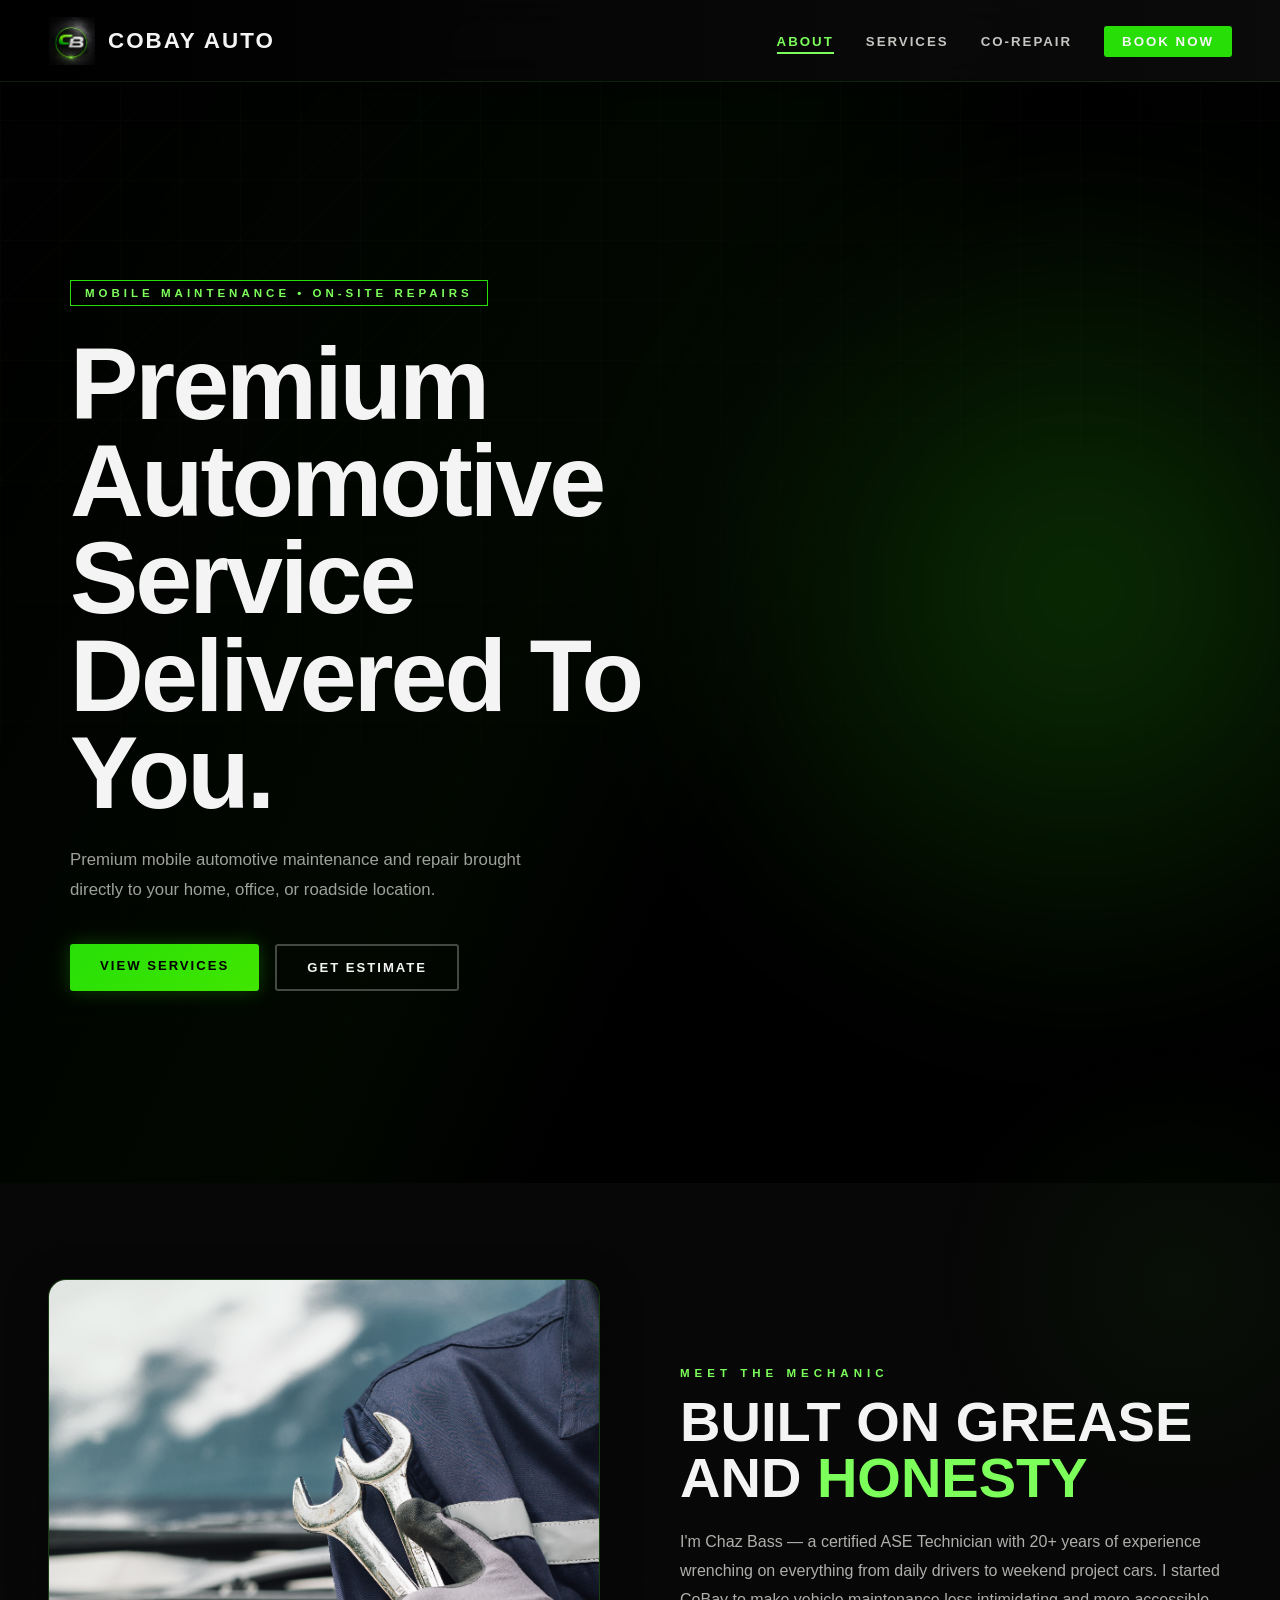
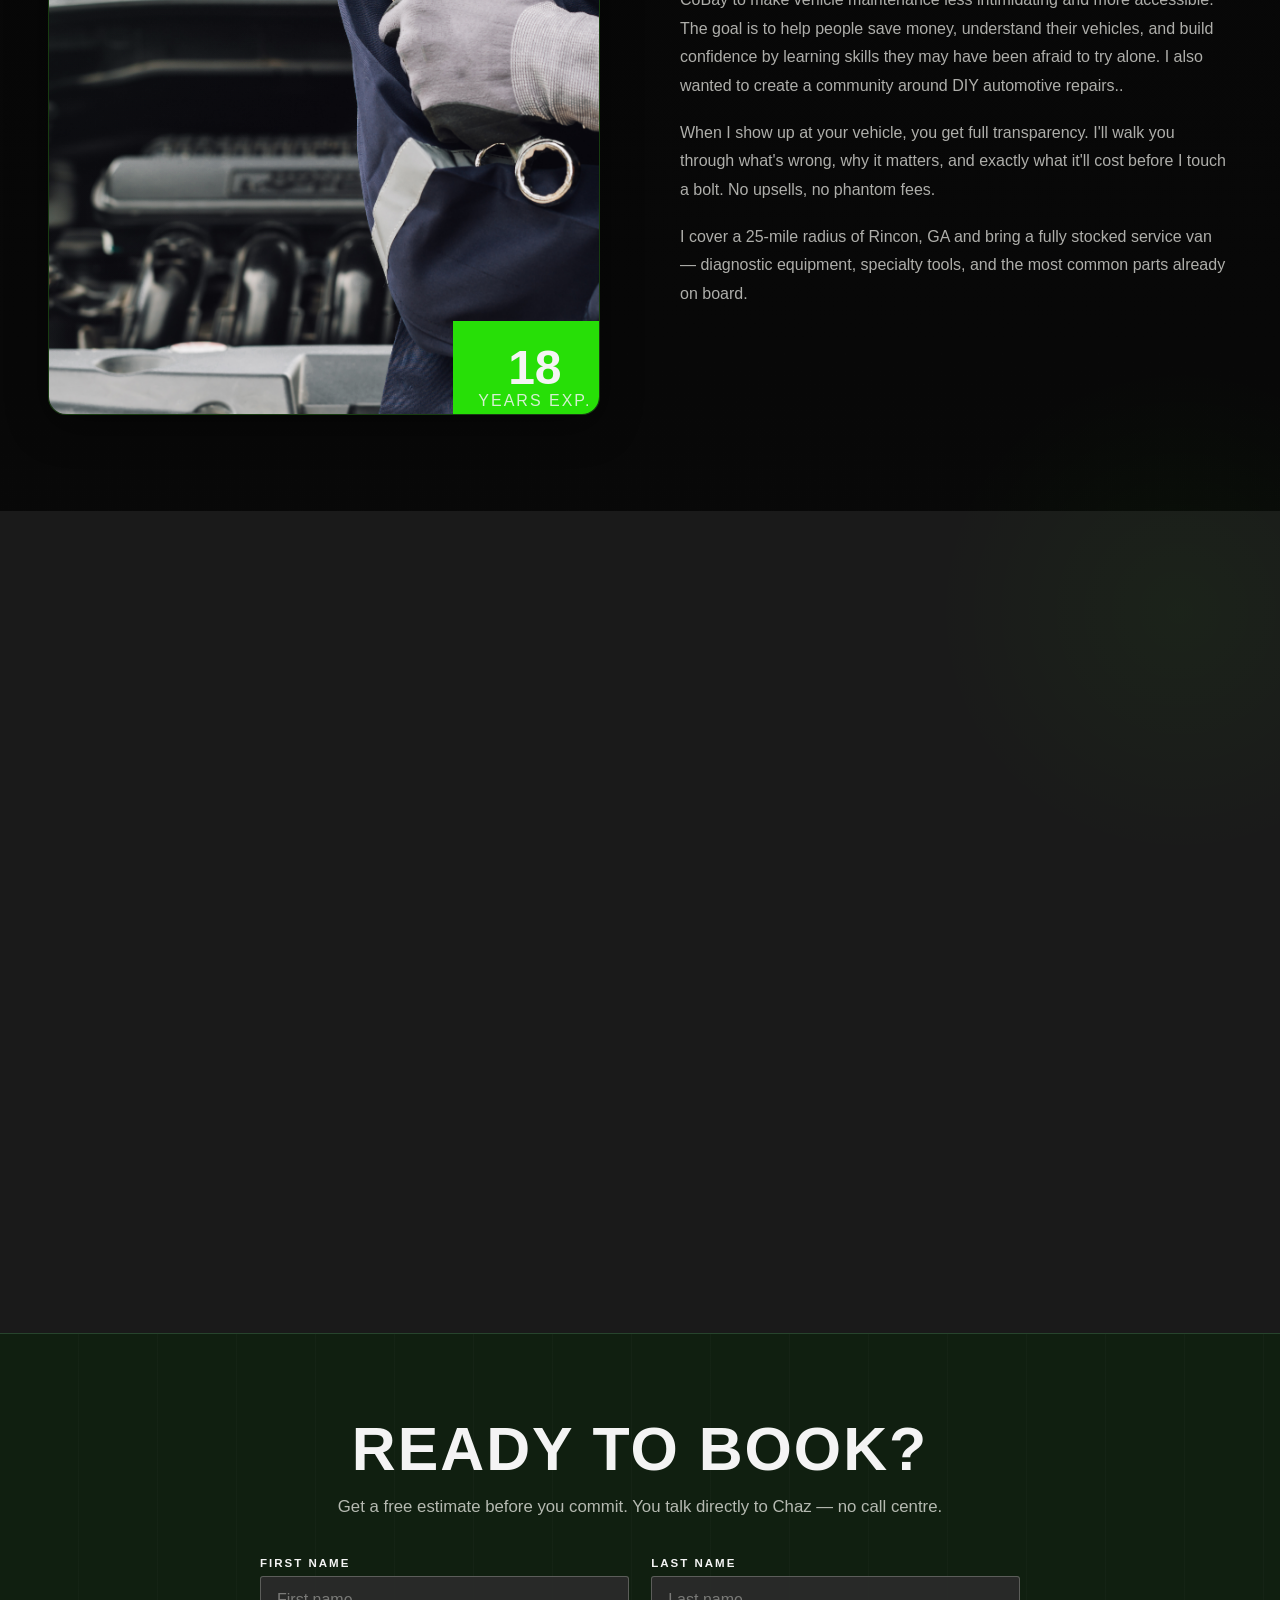
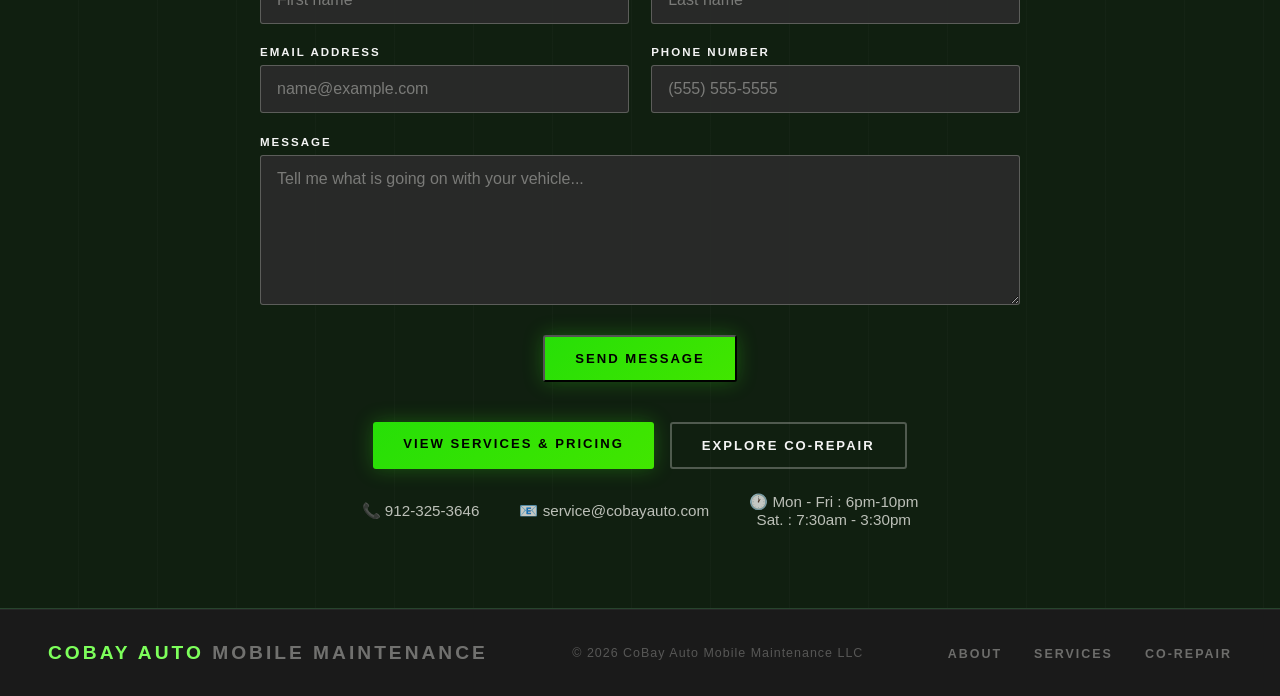
==== index.html @ cfa79ce4 "animated hamburger menu updates" ====
<!DOCTYPE html>
<html lang="en">
<head>
  <meta charset="UTF-8">
  <meta name="viewport" content="width=device-width, initial-scale=1.0">
  <title>CoBay Auto Mobile Maintenance LLC — About</title>
  <link rel="stylesheet" href="css/style.css">
</head>
<body>

<nav>
  <a class="nav-logo" href="index.html">
    <img src="images/cb-logo.png" alt="CoBay Auto Logo">
    <span>CoBay Auto</span>
  </a>
  <button class="nav-toggle" id="navToggle">
    <span></span>
    <span></span>
    <span></span>
  </button>
  <ul class="nav-links" id="navLinks">
    <li><a href="index.html">About</a></li>
    <li><a href="services.html">Services</a></li>
    <li><a href="learn.html">Co-Repair</a></li>
    <li><a href="services.html" class="nav-cta">Book Now</a></li>
  </ul>
</nav>

<!-- HERO -->
<section class="hero cinematic-hero">
  <div class="hero-video-container">
    <video
      class="hero-video"
      autoplay
      muted
      loop
      playsinline
    >
      <source src="images/herovideo.mp4" type="video/mp4">
    </video>
  </div>
  <div class="hero-grid"></div>
  <div class="hero-glow"></div>
  <div class="hero-noise"></div>
  <div class="hero-inner">
    <div class="hero-left">
      <div class="badge a1">
        MOBILE MAINTENANCE • ON-SITE REPAIRS
      </div>
      <!--
      <img
        src="images/cobay-logo-full.png"
        class="hero-logo a2"
        alt="CoBay Auto"
      >
      -->
      <h1 class="hero-title a3">
        Premium Automotive Service
        <span>Delivered To You.</span>
      </h1>
      <p class="hero-sub a4">
        Premium mobile automotive maintenance and repair brought directly to your home, office, or roadside location.
      </p>
      <div class="btn-row a4">
        <a href="services.html" class="btn btn-primary">
          View Services
        </a>
        <a href="#contact" class="btn btn-ghost">
          Get Estimate
        </a>
      </div>
    </div>
  </div>
</section>

<!-- ABOUT -->
<section>
  <div class="about-grid">
    <div style="position:relative" class="reveal">
      <div class="photo-box">
        <img src="images/mechanic.jpeg" alt="Mechanic">
        <div class="exp-badge">
          <span class="exp-num">18</span>
          <span class="exp-lbl">Years Exp.</span>
        </div>
      </div>
    </div>
    <div class="reveal">
      <span class="label">Meet the Mechanic</span>
      <h2 class="title">Built on Grease<br>and <em>Honesty</em></h2>
      <div class="about-text">
        <p>I'm Chaz Bass — a certified ASE Technician with 20+ years of experience wrenching on everything from daily drivers to weekend project cars. I started CoBay to make vehicle maintenance less intimidating and more accessible. The goal is to help people save money, understand their vehicles, and build confidence by learning skills they may have been afraid to try alone. I also wanted to create a community around DIY automotive repairs..</p>
        <p>When I show up at your vehicle, you get full transparency. I'll walk you through what's wrong, why it matters, and exactly what it'll cost before I touch a bolt. No upsells, no phantom fees.</p>
        <p>I cover a 25-mile radius of Rincon, GA and bring a fully stocked service van — diagnostic equipment, specialty tools, and the most common parts already on board.</p>
      </div>
      <!--
      <div class="stats-row">
        <div><span class="stat-n">Countless</span><span class="stat-l">Repairs Done</span></div>
        <div><span class="stat-n">25mi</span><span class="stat-l">Service Radius</span></div>
        <div><span class="stat-n">ASE</span><span class="stat-l">Certification</span></div>
      </div>
      -->
    </div>
  </div>
</section>

<!-- VALUES -->
<section class="dark-bg">
  <div class="wrap">
    <span class="label reveal">Credentials & Approach</span>
    <h2 class="title reveal">Why CoBay<em> Auto</em></h2>
    <div class="card-grid">
      <div class="card reveal"><span class="card-icon">🏆</span><h3>Experience that can't be Beaten</h3><p>Degree in Automotive Technology, graduated in 2008; dealership experience; 20+ years of hands-on automotive work. ASE certification.</p></div>
      <div class="card reveal"><span class="card-icon">📍</span><h3>We Come To You</h3><p>Home, office, parking lot, or roadside. Mobile service within 25 miles of Rincon, GA at launch; serving Effingham county, (Rincon, Springfield, Guyton) and nearby areas, with plans to expand as demand grows.</p></div>
      <div class="card reveal"><span class="card-icon">💬</span><h3>Plain-English Diagnostics</h3><p>Honest, patient, detailed, educational, transparent, safety-focused, and community-centered.</p></div>
      <div class="card reveal"><span class="card-icon">⚡</span><h3>Same-Day Service</h3><p>Most jobs booked before noon are completed the same day. I run lean — no week-long shop waits.</p></div>
      <div class="card reveal"><span class="card-icon">🛡️</span><h3>We Fix It All</h3><p>Passenger vehicles, SUVs, light trucks, and common daily-driver maintenance and repair needs.</p></div>
      <div class="card reveal"><span class="card-icon">🎓</span><h3>Co-Repair Option</h3><p>Learn while your car gets fixed. <a href="learn.html">See the Co-Repair program →</a></p></div>
    </div>
  </div>
</section>

<!-- CTA -->
<div class="cta-band" id="contact">
  <h2>Ready to Book?</h2>
  <p>Get a free estimate before you commit. You talk directly to Chaz — no call centre.</p>
  <!-- CONTACT FORM -->
  <form action="php/send.php" method="post" class="contact-form">
    <div class="form-row">
      <div class="form-group">
        <label for="first_name">First Name</label>
        <input 
          type="text" 
          id="first_name" 
          name="first_name" 
          placeholder="First name" 
          required
        >
      </div>
      <div class="form-group">
        <label for="last_name">Last Name</label>
        <input 
          type="text" 
          id="last_name" 
          name="last_name" 
          placeholder="Last name" 
          required
        >
      </div>
    </div>
    <div class="form-row">
      <div class="form-group">
        <label for="email">Email Address</label>
        <input 
          type="email" 
          id="email" 
          name="email" 
          placeholder="name@example.com" 
          required
        >
      </div>
      <div class="form-group">
        <label for="phone">Phone Number</label>
        <input 
          type="tel" 
          id="phone" 
          name="phone" 
          placeholder="(555) 555-5555" 
          required
        >
      </div>
    </div>
    <div class="form-group">
      <label for="message">Message</label>
      <textarea 
        id="message" 
        name="message" 
        rows="6" 
        placeholder="Tell me what is going on with your vehicle..."
        required
      ></textarea>
    </div>
    <button type="submit" name="submit" class="btn btn-primary">
      Send Message
    </button>
  </form>
  <div class="btn-row" style="justify-content:center">
    <a href="services.html" class="btn btn-primary">View Services & Pricing</a>
    <a href="learn.html" class="btn btn-ghost">Explore Co-Repair</a>
  </div>
  <div class="contact-row">
    <div class="contact-item">📞 912-325-3646</div>
    <div class="contact-item">📧 service@cobayauto.com</div>
    <div class="contact-item">🕐 Mon - Fri : 6pm-10pm </br>Sat. : 7:30am - 3:30pm </div>
  </div>
</div>

<footer>
  <div class="foot-logo">CoBay Auto<span> Mobile Maintenance</span></div>
  <div class="foot-copy">© 2026 CoBay Auto Mobile Maintenance LLC</div>
  <ul class="foot-links">
    <li><a href="index.html">About</a></li>
    <li><a href="services.html">Services</a></li>
    <li><a href="learn.html">Co-Repair</a></li>
  </ul>
</footer>

<script src="js/main.js"></script>
</body>
</html>
---- css/style.css ----
/* ══════════════════════════════════════════
   RESET & GLOBALS COBAY AUTO LLC
══════════════════════════════════════════ */

*,
*::before,
*::after {
  box-sizing: border-box;
  margin: 0;
  padding: 0;
}

:root {
  --bg: #050505;
  --bg2: #0d0d0d;
  --card: #121212;
  --green: #27df07;
  --green2: #41e600;
  --greenGlow: rgba(57, 255, 20, .45);
  --muted: #9ca3af;
  --text: #f4f4f4;
  --green-bright:#7dff5b;
  --green-dark:#101f10;
  --charcoal:#111111;
  --charcoal-mid:#1a1a1a;
  --green-muted:rgba(57,255,20,.08);
  --white:#f4f4f4;
}

body {
  background:
    radial-gradient(circle at top right, rgba(57, 255, 20, .08), transparent 30%),
    linear-gradient(to bottom, #050505, #0b0b0b);
  color: var(--text);
  font-family: 'Segoe UI', sans-serif;
  overflow-x: hidden;
}

footer {
  align-items: center;
  background: #1a1a1a;
  border-top: 1px solid rgba(245, 245, 240, 0.05);
  display: flex;
  justify-content: space-between;
  padding: 2rem 3rem;
}

html {
  scroll-behavior: smooth;
}

nav {
  align-items:center;
  backdrop-filter:blur(18px);

  background:
    linear-gradient(
      to right,
      rgba(0,0,0,.85),
      rgba(15,15,15,.7)
    );

  border-bottom:
    1px solid rgba(57,255,20,.12);

  box-shadow:
    0 10px 30px rgba(0,0,0,.45);

  display:flex;

  height:82px;

  justify-content:space-between;

  left:0;

  padding:0 3rem;

  position:fixed;

  right:0;

  top:0;

  z-index:1000;
}

section {
  padding: 6rem 3rem;
}

/* ══════════════════════════════════════════
   SELECTORS A–Z
══════════════════════════════════════════ */

.a1 { animation: fadeUp 0.7s 0.05s ease both; }
.a2 { animation: fadeUp 0.7s 0.18s ease both; }
.a3 { animation: fadeUp 0.7s 0.32s ease both; }
.a4 { animation: fadeUp 0.7s 0.46s ease both; }

.about-grid {
  align-items: center;
  display: grid;
  gap: 5rem;
  grid-template-columns: 1fr 1fr;
  margin: 0 auto;
  max-width: 1200px;
}

.about-text p {
  color: rgba(245, 245, 240, 0.7);
  font-size: 1rem;
  line-height: 1.8;
  margin-bottom: 1.1rem;
}

.badge {
  border: 1px solid var(--green);
  color: var(--green-bright);
  display: inline-block;
  font-size: 0.72rem;
  font-weight: 700;
  letter-spacing: 4px;
  margin-bottom: 1.8rem;
  padding: 6px 14px;
  text-transform: uppercase;
}

.btn {
  border-radius: 3px;
  display: inline-block;
  font-size: 0.82rem;
  font-weight: 700;
  letter-spacing: 2px;
  padding: 14px 30px;
  text-decoration: none;
  text-transform: uppercase;
  transition: all 0.25s;
}

.btn-ghost {
  background: transparent;
  border: 2px solid rgba(245, 245, 240, 0.28);
  color: var(--white);
}

.btn-ghost:hover {
  border-color: var(--white);
  transform: translateY(-2px);
}

.btn-primary{
  background:linear-gradient(
    135deg,
    var(--green),
    var(--green2)
  );
  color:black;
  font-weight:800;
  box-shadow:
    0 0 20px rgba(57,255,20,.25);
  transition:all .3s ease;
}

.btn-primary:hover{
  transform:translateY(-3px);
  box-shadow:
    0 0 30px rgba(57,255,20,.45);
}

.btn-row {
  display: flex;
  flex-wrap: wrap;
  gap: 1rem;
  margin-top: 2.5rem;
}

.card {
  backdrop-filter: blur(12px);
  background: rgba(18, 18, 18, .72);
  border: 1px solid rgba(57, 255, 20, .12);
  border-radius: 20px;
  padding: 2.2rem;
  transition:
    transform .35s ease,
    border-color .35s ease,
    box-shadow .35s ease;
}

.card::before {
  background: var(--green-bright);
  content: '';
  height: 0;
  left: 0;
  position: absolute;
  top: 0;
  transition: height 0.35s;
  width: 3px;
}

.card:hover {
  border-color: rgba(57, 255, 20, .4);
  box-shadow: 0 10px 40px rgba(57, 255, 20, .08);
  transform: translateY(-8px);
}

.card:hover::before {
  height: 100%;
}

.card a {
  color: var(--green-bright);
}

.card-grid {
  display: grid;
  gap: 2px;
  grid-template-columns: repeat(3, 1fr);
  margin-top: 2.5rem;
}

.card-icon {
  display: block;
  font-size: 2rem;
  margin-bottom: 1rem;
}

.card h3 {
  color: var(--white);
  font-size: 1rem;
  font-weight: 700;
  letter-spacing: 1px;
  margin-bottom: 0.65rem;
  text-transform: uppercase;
}

.card p {
  color: rgba(245, 245, 240, 0.58);
  font-size: 0.9rem;
  line-height: 1.7;
}

.cinematic-hero::before{
  content:'';
  position:absolute;
  inset:0;
  background:
    linear-gradient(
      to bottom,
      rgba(0,0,0,.68),
      rgba(0,0,0,.82)
    );
  z-index:1;
}

.contact-form {
  display: flex;
  flex-direction: column;
  gap: 1.4rem;
  margin: 2.5rem auto 2rem;
  max-width: 760px;
  position: relative;
  text-align: left;
  z-index: 2;
}

.contact-form .btn {
  align-self: center;
  cursor: pointer;
  margin-top: 0.5rem;
}

.contact-item {
  align-items: center;
  color: rgba(245, 245, 240, 0.75);
  display: flex;
  font-size: 0.95rem;
  gap: 0.5rem;
}

.contact-row {
  display: flex;
  flex-wrap: wrap;
  gap: 2.5rem;
  justify-content: center;
  margin-top: 1.5rem;
}

.cta-band {
  background: var(--green-dark);
  border-bottom: 1px solid rgba(74, 124, 89, 0.4);
  border-top: 1px solid rgba(74, 124, 89, 0.4);
  overflow: hidden;
  padding: 5rem 3rem;
  position: relative;
  text-align: center;
}

.cta-band::before {
  content: '';
  inset: 0;
  position: absolute;
  background: repeating-linear-gradient(
    90deg,
    transparent,
    transparent 78px,
    rgba(255, 255, 255, 0.02) 78px,
    rgba(255, 255, 255, 0.02) 79px
  );
}

.cta-band > * {
  position: relative;
}

.cta-band h2 {
  font-size: clamp(2.2rem, 5vw, 3.8rem);
  font-weight: 900;
  letter-spacing: 2px;
  margin-bottom: 0.8rem;
  text-transform: uppercase;
}

.cta-band > p {
  color: rgba(245, 245, 240, 0.72);
  font-size: 1.05rem;
  margin-bottom: 1.8rem;
}

.dark-bg {
  background: var(--charcoal-mid);
}

.diag-card {
  background: var(--charcoal);
  border-top: 3px solid transparent;
  padding: 2rem;
  transition: border-color 0.25s, transform 0.25s;
}

.diag-card:hover {
  border-color: var(--green-bright);
  transform: translateY(-3px);
}

.diag-card h3 {
  color: var(--white);
  font-size: 0.92rem;
  font-weight: 700;
  letter-spacing: 1px;
  margin-bottom: 0.5rem;
  text-transform: uppercase;
}

.diag-card p {
  color: rgba(245, 245, 240, 0.58);
  font-size: 0.87rem;
  line-height: 1.7;
}

.diag-grid {
  display: grid;
  gap: 2px;
  grid-template-columns: repeat(3, 1fr);
  margin-top: 2.5rem;
}

.diag-ico {
  display: block;
  font-size: 2rem;
  margin-bottom: 0.8rem;
}

.exp-badge {
  background: var(--green);
  bottom: -18px;
  padding: 1.4rem 1.6rem;
  position: absolute;
  right: -18px;
  text-align: center;
  z-index: 2;
}

.exp-lbl {
  font-size: 1rem;
  letter-spacing: 2px;
  opacity: 0.85;
  text-transform: uppercase;
  color: #f4f4f4;
}

.exp-num {
  display: block;
  font-size: 3rem;
  font-weight: 900;
  line-height: 1;
  color: #f4f4f4;
}

.feat-ico {
  align-items: center;
  background: var(--green-muted);
  border: 1px solid rgba(74, 124, 89, 0.3);
  display: flex;
  flex-shrink: 0;
  font-size: 1.25rem;
  height: 46px;
  justify-content: center;
  width: 46px;
}

.feat-item {
  align-items: flex-start;
  display: flex;
  gap: 1.2rem;
}

.feat-item h4 {
  color: var(--white);
  font-size: 0.9rem;
  font-weight: 700;
  letter-spacing: 1px;
  margin-bottom: 0.35rem;
  text-transform: uppercase;
}

.feat-item p {
  color: rgba(245, 245, 240, 0.58);
  font-size: 0.88rem;
  line-height: 1.7;
}

.feat-list {
  display: flex;
  flex-direction: column;
  gap: 1.8rem;
}

.foot-copy {
  color: rgba(245, 245, 240, 0.28);
  font-size: 0.78rem;
  letter-spacing: 1px;
}

.foot-links {
  display: flex;
  gap: 2rem;
  list-style: none;
}

.foot-links a {
  color: rgba(245, 245, 240, 0.38);
  font-size: 0.78rem;
  font-weight: 600;
  letter-spacing: 2px;
  text-decoration: none;
  text-transform: uppercase;
  transition: color 0.25s;
}

.foot-links a:hover {
  color: var(--green-bright);
}

.foot-logo {
  color: var(--green-bright);
  font-size: 1.2rem;
  font-weight: 800;
  letter-spacing: 3px;
  text-transform: uppercase;
}

.foot-logo span {
  color: rgba(245, 245, 240, 0.4);
}

.form-group {
  display: flex;
  flex-direction: column;
  gap: 0.45rem;
}

.form-group input,
.form-group textarea {
  background: rgba(44, 44, 44, 0.88);
  border: 1px solid rgba(245, 245, 240, 0.25);
  border-radius: 3px;
  color: var(--white);
  font: inherit;
  outline: none;
  padding: 14px 16px;
  transition: border-color 0.25s, box-shadow 0.25s, background 0.25s;
  width: 100%;
}

.form-group input::placeholder,
.form-group textarea::placeholder {
  color: rgba(245, 245, 240, 0.4);
}

.form-group input:focus,
.form-group textarea:focus {
  background: rgba(44, 44, 44, 1);
  border-color: var(--green-bright);
  box-shadow: 0 0 0 3px rgba(92, 158, 110, 0.25);
}

.form-group label {
  color: var(--white);
  font-size: 0.72rem;
  font-weight: 700;
  letter-spacing: 2px;
  text-transform: uppercase;
}

.form-group textarea {
  min-height: 150px;
  resize: vertical;
}

.form-row {
  display: grid;
  gap: 1.4rem;
  grid-template-columns: 1fr 1fr;
}

.hero {
  align-items: center;
  background:
    radial-gradient(circle at right center, rgba(57, 255, 20, .12), transparent 30%),
    linear-gradient(to bottom, #050505, #0c0c0c);
  display: flex;
  min-height: 100vh;
  overflow: hidden;
  padding: 140px 5rem 6rem;
  position: relative;
}

.hero::before {
  content: '';
  inset: 0;
  pointer-events: none;
  position: absolute;
  background: repeating-linear-gradient(
    -45deg,
    transparent,
    transparent 40px,
    rgba(255, 255, 255, .015) 40px,
    rgba(255, 255, 255, .015) 41px
  );
}

.hero-content {
  max-width: 680px;
  position: relative;
}

.hero h1 {
  font-size: clamp(3.5rem, 8vw, 7rem);
  font-weight: 900;
  letter-spacing: -3px;
  line-height: .95;
  margin-bottom: 1.5rem;
}

.hero h1 em {
  color: var(--green);
  font-style: normal;
  text-shadow:
    0 0 10px rgba(57, 255, 20, .4),
    0 0 25px rgba(57, 255, 20, .25);
}

.hero-inner{
  position:relative;
  z-index:5;
}

.hero-logo {
  animation: floatLogo 4s ease-in-out infinite;
  filter: drop-shadow(0 0 12px rgba(57, 255, 20, .25));
  margin-bottom: 2rem;
  max-width: 100%;
  width: 420px;
}

.hero-ring {
  border: 1px solid rgba(74, 124, 89, 0.18);
  border-radius: 50%;
  height: 520px;
  pointer-events: none;
  position: absolute;
  right: -100px;
  top: 50%;
  transform: translateY(-50%);
  width: 520px;
}

.hero-ring::before {
  border: 1px solid rgba(74, 124, 89, 0.10);
  border-radius: 50%;
  content: '';
  inset: 50px;
  position: absolute;
}

.hero-stripe {
  inset: 0;
  pointer-events: none;
  position: absolute;
  background: repeating-linear-gradient(
    -50deg,
    transparent 0px,
    transparent 38px,
    rgba(255, 255, 255, 0.018) 38px,
    rgba(255, 255, 255, 0.018) 39px
  );
}

.hero-sub {
  color: rgba(245, 245, 240, 0.65);
  font-size: 1.05rem;
  line-height: 1.75;
  margin-top: 1.5rem;
  max-width: 480px;
}

.hero-video{
  position:absolute;
  top:50%;
  left:50%;
  width:100%;
  height:100%;
  object-fit:contain;
  object-position:center center;
  transform:translate(-50%, -50%);
  z-index:0;
  opacity:.65;
  filter:
    brightness(.85)
    contrast(1.1);
  background:black;
}
}
@keyframes heroZoom{
  from{
    transform:scale(1);
  }
  to{
    transform:scale(1.08);
  }
}

.hot-tag {
  background: var(--green);
  font-size: 0.62rem;
  font-weight: 700;
  letter-spacing: 2px;
  padding: 4px 10px;
  position: absolute;
  right: 1.4rem;
  text-transform: uppercase;
  top: 1.4rem;
}

.label {
  color: var(--green-bright);
  display: block;
  font-size: 0.72rem;
  font-weight: 700;
  letter-spacing: 5px;
  margin-bottom: 0.9rem;
  text-transform: uppercase;
}

.learn-deco {
  border: 1px solid rgba(74, 124, 89, 0.12);
  border-radius: 50%;
  bottom: -70px;
  height: 380px;
  left: -70px;
  pointer-events: none;
  position: absolute;
  width: 380px;
}

.learn-hero {
  align-items: flex-end;
  background:
    radial-gradient(ellipse at 75% 35%, rgba(74, 124, 89, 0.2) 0%, transparent 55%),
    var(--charcoal);
  display: flex;
  min-height: 48vh;
  overflow: hidden;
  padding: 130px 3rem 4rem;
  position: relative;
}

.nav-cta {
  background: var(--green) !important;
  border-bottom: none !important;
  border-radius: 3px !important;
  color: var(--white) !important;
  padding: 8px 18px !important;
}

.nav-cta:hover {
  background: var(--green-bright) !important;
}

.nav-links {
  display: flex;
  gap: 2rem;
  list-style: none;
}

.nav-links a {
  border-bottom: 2px solid transparent;
  color: rgba(245, 245, 240, 0.8);
  font-size: 0.83rem;
  font-weight: 600;
  letter-spacing: 2px;
  padding-bottom: 3px;
  text-decoration: none;
  text-transform: uppercase;
  transition: color 0.2s, border-color 0.2s;
}

.nav-links a:hover,
.nav-links a.active {
  border-bottom-color: var(--green-bright);
  color: var(--green-bright);
}

.nav-logo {
  align-items: center;
  color: var(--green-bright);
  display: flex;
  font-size: 1.4rem;
  font-weight: 800;
  gap: 12px;
  letter-spacing: 3px;
  text-decoration: none;
  text-transform: uppercase;
}

.nav-logo img {
  height: 48px;
  object-fit: contain;
  width: 48px;
}

.nav-logo span {
  color: var(--white);
  font-weight: 800;
  letter-spacing: 2px;
  text-transform: uppercase;
}

.page-hero {
  align-items: flex-end;
  background:
    radial-gradient(ellipse at 25% 65%, rgba(74, 124, 89, 0.2) 0%, transparent 55%),
    var(--charcoal);
  display: flex;
  min-height: 42vh;
  padding: 130px 3rem 4rem;
}

.page-title {
  font-size: clamp(3rem, 7.5vw, 6.5rem);
  font-weight: 900;
  letter-spacing: -1px;
  line-height: 0.92;
  text-transform: uppercase;
}

.page-title em {
  color: var(--green-bright);
  font-style: normal;
}

.photo-box {
  position:relative;
  width:100%;
  aspect-ratio:3/4;
  overflow:hidden;
  border-radius:18px;
  border:
    1px solid rgba(57,255,20,.18);
  background:#111;
  box-shadow:
    0 10px 40px rgba(0,0,0,.45);
}

.photo-box img{
  width:100%;
  height:100%;
  object-fit:cover;
  display:block;
  transition:
    transform .6s ease,
    filter .6s ease;
}

.photo-box:hover img {
  transform: scale(1.05);
  filter: brightness(1.1);
}

.photo-box::after{
  content:'';
  position:absolute;
  inset:0;
  background:
    linear-gradient(
      to top,
      rgba(0,0,0,.55),
      transparent 45%
    );
  pointer-events:none;
}

.photo-box::after {
  background: linear-gradient(135deg, rgba(74, 124, 89, 0.1) 0%, transparent 55%);
  content: '';
  inset: 0;
  position: absolute;
}

.rate-box {
  align-items: center;
  background: var(--green-muted);
  border: 1px solid rgba(74, 124, 89, 0.4);
  display: inline-flex;
  gap: 1.5rem;
  margin-bottom: 2.5rem;
  padding: 1rem 1.8rem;
}

.rate-div {
  background: rgba(74, 124, 89, 0.35);
  height: 48px;
  width: 1px;
}

.rate-lbl {
  color: rgba(245, 245, 240, 0.65);
  font-size: 0.75rem;
  letter-spacing: 2px;
  text-transform: uppercase;
}

.rate-num {
  color: var(--green-bright);
  font-size: 2.8rem;
  font-weight: 900;
  line-height: 1;
}

.reveal {
  opacity: 0;
  transform: translateY(40px) scale(.98);
  transition:
    opacity .8s ease,
    transform .8s ease;
}

.reveal.vis {
  opacity: 1;
  transform: translateY(0) scale(1);
}

.stat-l {
  color: rgba(245, 245, 240, 0.45);
  display: block;
  font-size: 0.72rem;
  letter-spacing: 1px;
  margin-top: 4px;
  text-transform: uppercase;
}

.stat-n {
  color: var(--green-bright);
  display: block;
  font-size: 2.4rem;
  font-weight: 900;
  line-height: 1;
}

.stats-row {
  border-top: 1px solid rgba(245, 245, 240, 0.09);
  display: grid;
  gap: 1.5rem;
  grid-template-columns: repeat(3, 1fr);
  margin-top: 2.5rem;
  padding-top: 2.5rem;
}

.step {
  background: var(--charcoal);
  padding: 2.5rem 2rem;
}

.step h3 {
  color: var(--white);
  font-size: 0.95rem;
  font-weight: 700;
  letter-spacing: 1px;
  margin-bottom: 0.65rem;
  text-transform: uppercase;
}

.step-num {
  color: rgba(74, 124, 89, 0.22);
  font-size: 4rem;
  font-weight: 900;
  line-height: 1;
  margin-bottom: 0.8rem;
}

.step p {
  color: rgba(245, 245, 240, 0.58);
  font-size: 0.88rem;
  line-height: 1.7;
}

.steps-grid {
  display: grid;
  gap: 2px;
  grid-template-columns: repeat(4, 1fr);
  margin-top: 2.5rem;
}

.svc-card {
  background: var(--charcoal);
  display: flex;
  flex-direction: column;
  gap: 0.8rem;
  padding: 2.4rem;
  position: relative;
  transition: background 0.25s;
}

.svc-card.featured {
  background: var(--green-dark);
  border: 1px solid rgba(74, 124, 89, 0.45);
}

.svc-card:hover {
  background: var(--charcoal-mid);
}

.svc-card h3 {
  color: var(--white);
  font-size: 1.1rem;
  font-weight: 700;
  letter-spacing: 1px;
  text-transform: uppercase;
}

.svc-card > p {
  color: rgba(245, 245, 240, 0.6);
  flex: 1;
  font-size: 0.9rem;
  line-height: 1.7;
}

.svc-grid {
  display: grid;
  gap: 2px;
  grid-template-columns: repeat(2, 1fr);
  margin: 0 auto;
  max-width: 1200px;
}

.svc-icon {
  font-size: 1.7rem;
}

.svc-list {
  display: flex;
  flex-direction: column;
  gap: 0.35rem;
  list-style: none;
}

.svc-list li {
  color: rgba(245, 245, 240, 0.5);
  font-size: 0.88rem;
  padding-left: 1.1rem;
  position: relative;
}

.svc-list li::before {
  color: var(--green);
  content: '—';
  left: 0;
  position: absolute;
}

.svc-price {
  color: var(--green-bright);
  font-size: 1.5rem;
  font-weight: 900;
}

.svc-top {
  align-items: flex-start;
  display: flex;
  justify-content: space-between;
}

.title {
  color: var(--white);
  font-size: clamp(2rem, 5vw, 3.5rem);
  font-weight: 900;
  line-height: 1;
  margin-bottom: 1.4rem;
  text-transform: uppercase;
}

.title em {
  color: var(--green-bright);
  font-style: normal;
}

.topic-lbl {
  color: var(--green-bright);
  display: block;
  font-size: 0.72rem;
  font-weight: 700;
  letter-spacing: 4px;
  margin-bottom: 1.3rem;
  text-transform: uppercase;
}

.topic-name {
  color: var(--white);
  font-size: 0.92rem;
  font-weight: 600;
  letter-spacing: 0.5px;
  text-transform: uppercase;
}

.topic-lvl {
  border: 1px solid rgba(74, 124, 89, 0.4);
  color: var(--green);
  font-size: 0.7rem;
  font-weight: 700;
  letter-spacing: 1px;
  padding: 3px 9px;
  text-transform: uppercase;
}

.topic-panel {
  background: var(--charcoal-mid);
  border: 1px solid rgba(74, 124, 89, 0.2);
  padding: 2.5rem;
  position: relative;
}

.topic-panel::before {
  background: linear-gradient(90deg, var(--green), var(--green-bright));
  content: '';
  height: 3px;
  left: 0;
  position: absolute;
  right: 0;
  top: 0;
}

.topic-row {
  align-items: center;
  border-bottom: 1px solid rgba(245, 245, 240, 0.06);
  display: flex;
  justify-content: space-between;
  padding: 0.85rem 0;
  transition: padding-left 0.2s;
}

.topic-row:hover {
  padding-left: 6px;
}

.topic-row:last-child {
  border-bottom: none;
}

.two-col {
  align-items: start;
  display: grid;
  gap: 5rem;
  grid-template-columns: 1fr 1fr;
  margin: 0 auto;
  max-width: 1200px;
}

.wrap {
  margin: 0 auto;
  max-width: 1200px;
}

/* ══════════════════════════════════════════
   KEYFRAMES
══════════════════════════════════════════ */

@keyframes fadeUp {
  from {
    opacity: 0;
    transform: translateY(26px);
  }
  to {
    opacity: 1;
    transform: translateY(0);
  }
}

@keyframes floatLogo {
  0%   { transform: translateY(0px); }
  50%  { transform: translateY(-10px); }
  100% { transform: translateY(0px); }
}

/* ══════════════════════════════════════════
   MEDIA QUERIES
══════════════════════════════════════════ */

@media (max-width: 960px) {
  nav {
    padding: 0 1.5rem;
  }

  section,
  .hero,
  .page-hero,
  .learn-hero {
    padding-left: 1.5rem;
    padding-right: 1.5rem;
  }

  .about-grid,
  .two-col {
    gap: 3rem;
    grid-template-columns: 1fr;
  }

  .card-grid {
    grid-template-columns: 1fr 1fr;
  }

  .diag-grid {
    grid-template-columns: 1fr 1fr;
  }

  .stats-row {
    grid-template-columns: 1fr 1fr;
  }

  .svc-grid,
  .steps-grid {
    grid-template-columns: 1fr 1fr;
  }

  footer {
    flex-direction: column;
    gap: 1rem;
    text-align: center;
  }
}

@media (max-width: 600px) {
  .card-grid,
  .diag-grid,
  .steps-grid,
  .svc-grid {
    grid-template-columns: 1fr;
  }

  .contact-form .btn {
    text-align: center;
    width: 100%;
  }

  .form-row {
    grid-template-columns: 1fr;
  }
}

section{
  position:relative;
}

section::before{
  content:'';
  position:absolute;

  width:500px;
  height:500px;

  background:radial-gradient(
    circle,
    rgba(57,255,20,.04),
    transparent 70%
  );

  top:-150px;
  right:-150px;

  pointer-events:none;
}



/* ══════════════════════════════════════════
   CINEMATIC HERO UPGRADES
══════════════════════════════════════════ */

.cinematic-hero{
  position:relative;
  min-height:100vh;

  display:flex;
  align-items:center;

  overflow:hidden;

  background:
    linear-gradient(
      to bottom,
      rgba(0,0,0,.82),
      rgba(0,0,0,.92)
    ),
    radial-gradient(circle at top right, rgba(57,255,20,.16), transparent 30%),
    linear-gradient(to bottom,#050505,#0c0c0c);

  isolation:isolate;
}

.hero-inner{
  width:100%;
  max-width:1400px;
  margin:auto;
  padding:140px 5rem 6rem;
}

.hero-left{
  max-width:760px;
  position:relative;
  z-index:5;
  transform:translateX(-90px);
}

.hero-grid{
  position:absolute;
  inset:0;

  background-image:
    linear-gradient(rgba(255,255,255,.03) 1px, transparent 1px),
    linear-gradient(90deg, rgba(255,255,255,.03) 1px, transparent 1px);

  background-size:60px 60px;

  mask-image:linear-gradient(to bottom, rgba(0,0,0,.5), transparent);
}

.hero-glow{
  position:absolute;
  width:900px;
  height:900px;
  top:50%;
  right:-250px;
  transform:translateY(-50%);

  background:radial-gradient(circle, rgba(57,255,20,.18), transparent 70%);

  filter:blur(60px);

  animation:pulseGlow 6s ease-in-out infinite;
}

.hero-noise{
  position:absolute;
  inset:0;

  opacity:.03;

  background:
    repeating-radial-gradient(circle at center,
    rgba(255,255,255,.04) 0px,
    transparent 1px,
    transparent 4px);

  pointer-events:none;
}

.hero::after{
  content:'';
  position:absolute;
  inset:0;
  background:
    linear-gradient(
      115deg,
      transparent 0%,
      rgba(57,255,20,.03) 45%,
      transparent 60%
    );
  animation:lightSweep 8s linear infinite;
  pointer-events:none;
}

@keyframes lightSweep{
  0%{transform:translateX(-100%);}
  100%{transform:translateX(100%);}
}

@keyframes pulseGlow{
  0%{
    opacity:.5;
    transform:translateY(-50%) scale(1);
  }
  50%{
    opacity:.9;
    transform:translateY(-50%) scale(1.08);
  }
  100%{
    opacity:.5;
    transform:translateY(-50%) scale(1);
  }
}

.card{
  overflow:hidden;
}

.card::after{
  content:'';

  position:absolute;

  inset:-100%;

  background:
    linear-gradient(
      120deg,
      transparent,
      rgba(57,255,20,.08),
      transparent
    );

  transition:transform .8s ease;

  transform:translateX(-100%);
}

.card:hover::after{
  transform:translateX(100%);
}

@media(max-width:768px){
  .hero-inner{
    padding:120px 2rem 5rem;
  }
}

@media(max-width:768px){

  .hero{
    min-height:100svh;

    padding:
      120px
      1.25rem
      4rem;
  }

  .hero-inner{
    padding:0;
    width:100%;
  }

  .hero-left{
    max-width:100%;
    transform:none;
    margin-left:0;
  }

  .hero-title{
    font-size:clamp(3rem,14vw,4.5rem);
    line-height:.92;
    letter-spacing:-2px;
  }

  .hero-sub{
    font-size:1rem;
    max-width:100%;
  }

  .hero-buttons,
  .btn-row{
    flex-direction:column;
    align-items:flex-start;
    width:100%;
  }

  .btn{
    width:100%;
    text-align:center;
  }

  .hero-video{
    object-fit:cover;
    object-position:68% center;
    opacity:.38;
    filter:
      brightness(.55)
      blur(2px);
    width:100vw;
    height:100svh;
  }

  .badge{
    font-size:.62rem;
    letter-spacing:2px;
    padding:6px 10px;
  }

}

/* ══════════════════════════════════════════
   MOBILE NAV FIX
══════════════════════════════════════════ */

@media (max-width: 768px){

  nav{
    flex-direction: column;
    align-items: flex-start;

    padding: 1rem;

    height: auto;
    gap: 1rem;
  }

  .nav-logo{
    font-size: 1rem;
    gap: 10px;
  }

  .nav-logo img{
    width: 42px;
    height: 42px;
  }

  .nav-links{
    width: 100%;

    display: flex;
    flex-wrap: wrap;

    gap: .75rem;

    justify-content: flex-start;
    align-items: center;
  }

  .nav-links li{
    display: block !important;
  }

  .nav-links a{
    font-size: .72rem;
    letter-spacing: 1px;

    padding: 8px 10px;
  }

  .nav-cta{
    padding: 10px 16px !important;
  }

  .hero{
    padding-top: 180px;
  }

}

/* ══════════════════════════════════════════
   MOBILE HAMBURGER NAV
══════════════════════════════════════════ */

.nav-toggle{
  display:none;

  width:52px;
  height:52px;

  position:relative;

  background:rgba(57,255,20,.08);

  border:
    1px solid rgba(57,255,20,.18);

  border-radius:10px;

  cursor:pointer;

  transition:
    background .3s ease,
    border-color .3s ease,
    box-shadow .3s ease;
}

.nav-toggle:hover{
  background:rgba(57,255,20,.14);

  border-color:
    rgba(57,255,20,.35);

  box-shadow:
    0 0 18px rgba(57,255,20,.18);
}

/* HAMBURGER LINES */

.nav-toggle span{
  position:absolute;

  left:50%;

  width:24px;
  height:2px;

  background:white;

  border-radius:999px;

  transition:
    transform .35s ease,
    opacity .25s ease,
    top .35s ease;

  transform:
    translateX(-50%);
}

/* LINE POSITIONS */

.nav-toggle span:nth-child(1){
  top:17px;
}

.nav-toggle span:nth-child(2){
  top:25px;
}

.nav-toggle span:nth-child(3){
  top:33px;
}

/* ACTIVE STATE */

.nav-toggle.active span:nth-child(1){
  top:25px;

  transform:
    translateX(-50%)
    rotate(45deg);
}

.nav-toggle.active span:nth-child(2){
  opacity:0;
}

.nav-toggle.active span:nth-child(3){
  top:25px;

  transform:
    translateX(-50%)
    rotate(-45deg);
}

/* MOBILE NAV */

@media (max-width:768px){

  nav{
    padding:1rem;

    height:auto;

    align-items:center;

    flex-wrap:wrap;
  }

  .nav-toggle{
    display:block;
  }

  .nav-links{

    display:flex;

    flex-direction:column;

    align-items:flex-start;

    gap:1rem;

    width:100%;

    max-height:0;

    overflow:hidden;

    opacity:0;

    padding-top:0;

    transform:
      translateY(-10px);

    transition:
      max-height .4s ease,
      opacity .3s ease,
      transform .3s ease,
      padding-top .3s ease;
  }

  .nav-links.show{

    max-height:400px;

    opacity:1;

    padding-top:1rem;

    transform:
      translateY(0);
  }

  .nav-links a{
    font-size:.9rem;
  }

  .nav-cta{
    width:100%;

    text-align:center;
  }

  .hero{
    padding-top:140px;
  }

}

/* MOBILE */

@media (max-width: 768px){

  nav{
    padding:1rem;
    height:auto;

    flex-wrap:wrap;
  }

  .nav-toggle{
    display:block;
  }

  .nav-links{

    display:none;

    width:100%;

    flex-direction:column;

    align-items:flex-start;

    gap:1rem;

    padding-top:1rem;
  }

  .nav-links.show{
    display:flex;
  }

  .nav-links a{
    font-size:.9rem;
  }

  .nav-cta{
    width:100%;
    text-align:center;
  }

  .hero{
    padding-top:140px;
  }

}
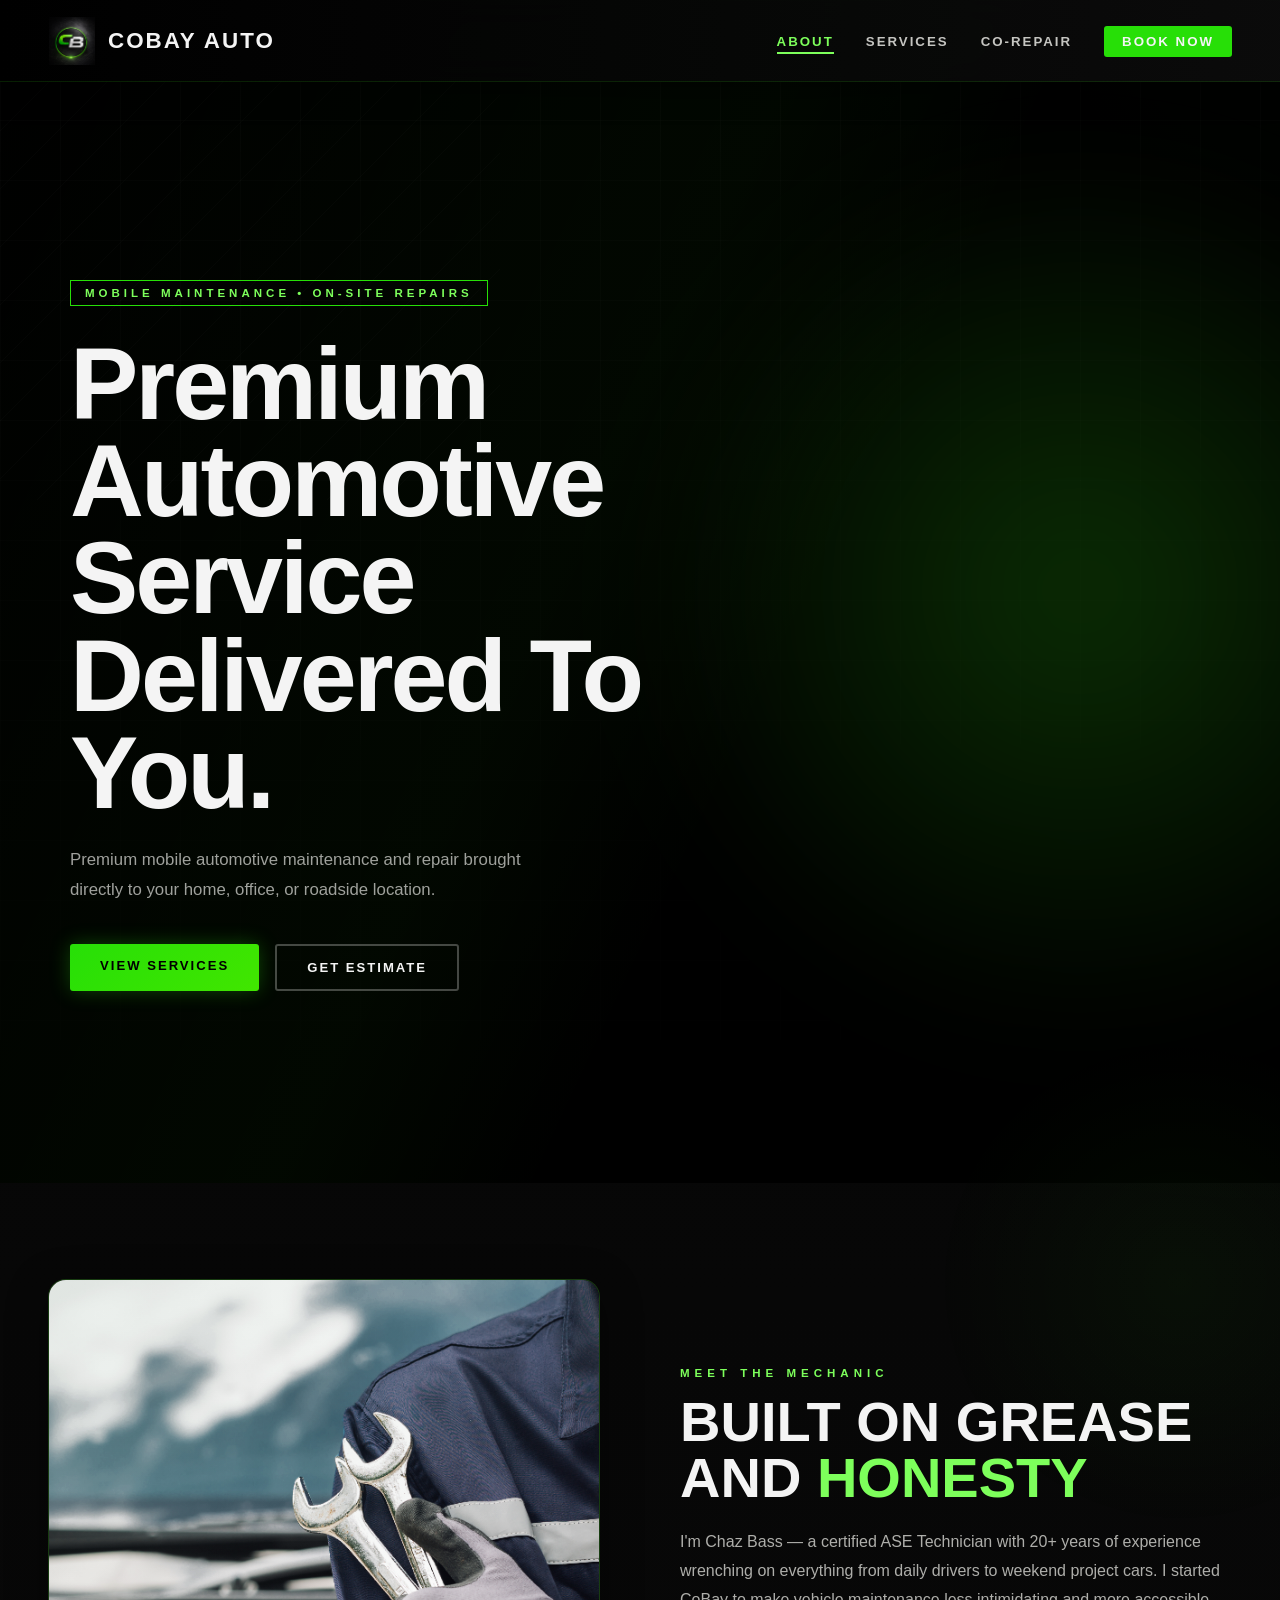
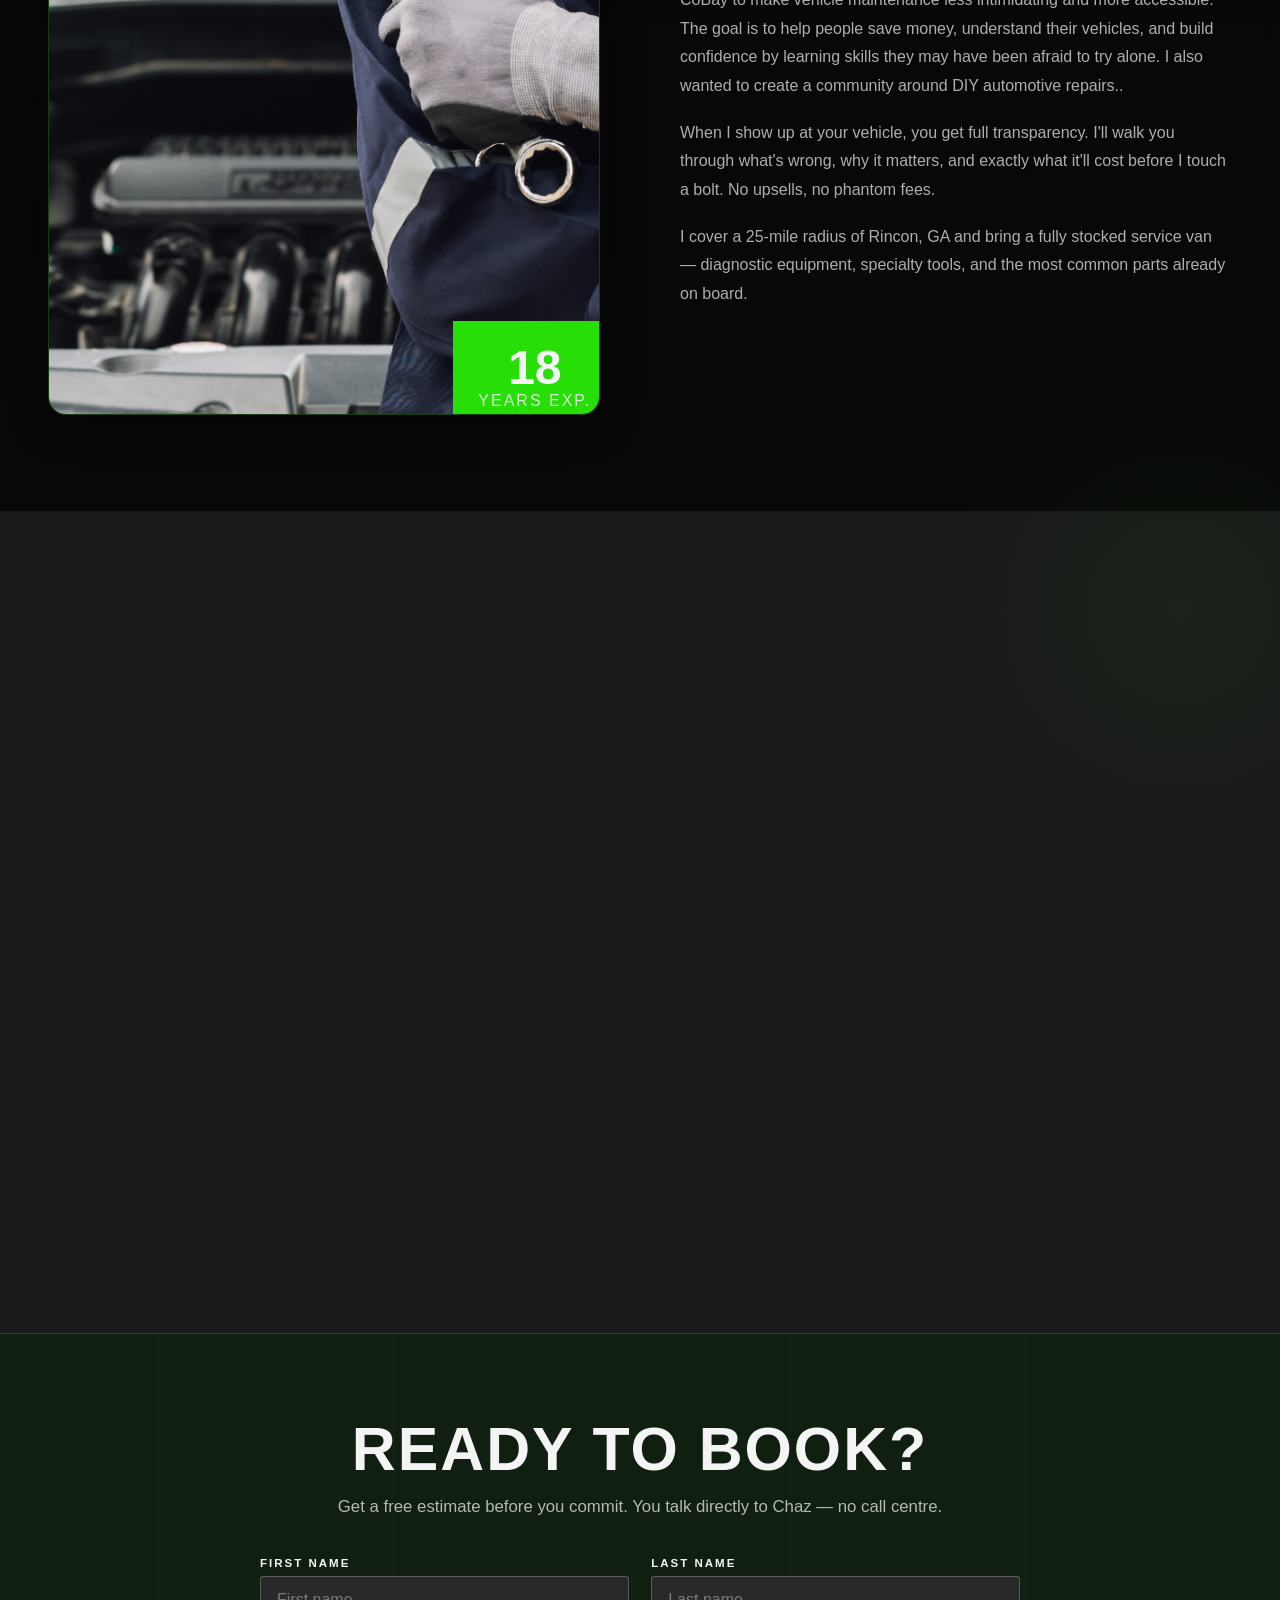
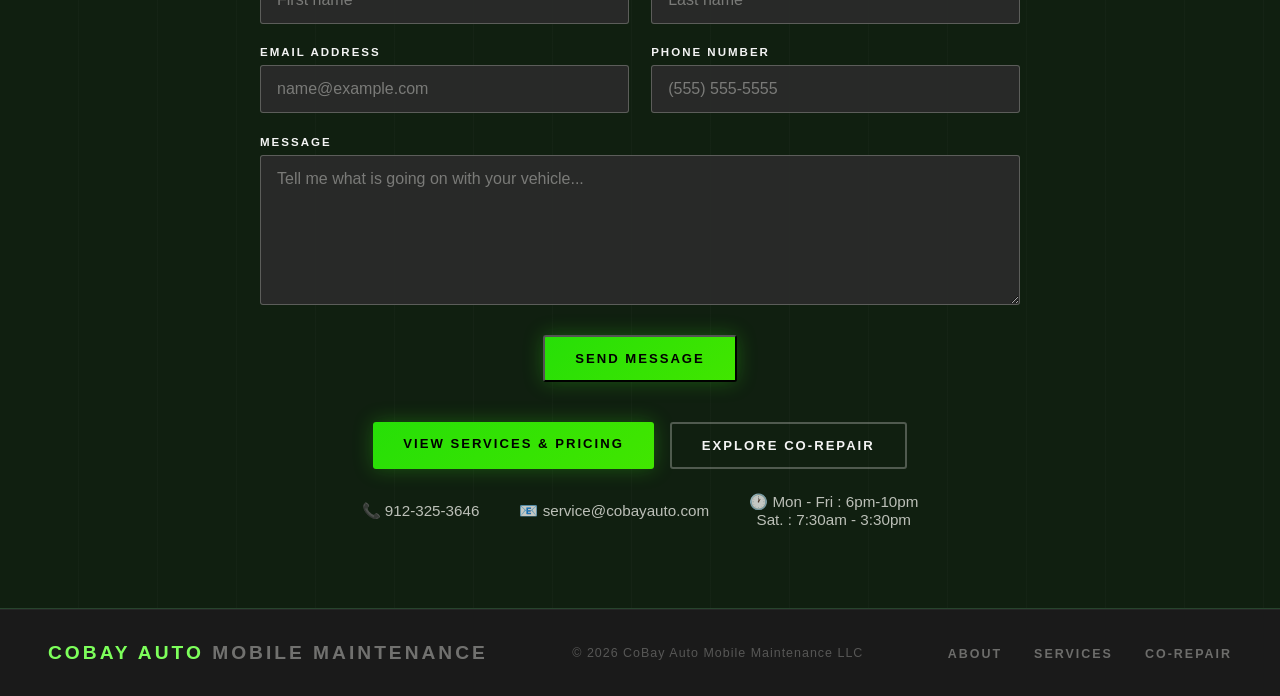
==== commit 65d90fc7: "Nightly Push Updated formatting to fix the black sidebar on the right of the page in mobile view. Ma" ====
--- a/index.html
+++ b/index.html
@@ -22,7 +22,11 @@
     <li><a href="index.html">About</a></li>
     <li><a href="services.html">Services</a></li>
     <li><a href="learn.html">Co-Repair</a></li>
-    <li><a href="services.html" class="nav-cta">Book Now</a></li>
+    <li>
+      <a href="index.html#contact" class="nav-cta">
+        Book Now
+      </a>
+    </li>
   </ul>
 </nav>
 
--- a/css/style.css
+++ b/css/style.css
@@ -1586,114 +1586,66 @@
 
 @media (max-width:768px){
 
+  html,
+  body{
+    overflow-x:hidden;
+    width:100%;
+  }
+
   nav{
     padding:1rem;
-
-    height:auto;
-
+    height:82px;
+
+    display:flex;
     align-items:center;
-
-    flex-wrap:wrap;
+    justify-content:space-between;
   }
 
   .nav-toggle{
     display:block;
+    z-index:1002;
   }
 
   .nav-links{
+    position:fixed;
+
+    top:82px;
+    right:-100%;
+
+    width:80%;
+    height:calc(100vh - 82px);
+
+    background:
+      rgba(10,10,10,.96);
+
+    backdrop-filter:blur(18px);
+
+    border-left:
+      1px solid rgba(57,255,20,.15);
 
     display:flex;
-
     flex-direction:column;
 
     align-items:flex-start;
 
-    gap:1rem;
-
-    width:100%;
-
-    max-height:0;
-
-    overflow:hidden;
-
-    opacity:0;
-
-    padding-top:0;
-
-    transform:
-      translateY(-10px);
-
-    transition:
-      max-height .4s ease,
-      opacity .3s ease,
-      transform .3s ease,
-      padding-top .3s ease;
+    gap:1.25rem;
+
+    padding:2rem;
+
+    list-style:none;
+
+    transition:right .35s ease;
+
+    z-index:1001;
   }
 
   .nav-links.show{
-
-    max-height:400px;
-
-    opacity:1;
-
-    padding-top:1rem;
-
-    transform:
-      translateY(0);
+    right:0;
   }
 
   .nav-links a{
     font-size:.9rem;
-  }
-
-  .nav-cta{
     width:100%;
-
-    text-align:center;
-  }
-
-  .hero{
-    padding-top:140px;
-  }
-
-}
-
-/* MOBILE */
-
-@media (max-width: 768px){
-
-  nav{
-    padding:1rem;
-    height:auto;
-
-    flex-wrap:wrap;
-  }
-
-  .nav-toggle{
-    display:block;
-  }
-
-  .nav-links{
-
-    display:none;
-
-    width:100%;
-
-    flex-direction:column;
-
-    align-items:flex-start;
-
-    gap:1rem;
-
-    padding-top:1rem;
-  }
-
-  .nav-links.show{
-    display:flex;
-  }
-
-  .nav-links a{
-    font-size:.9rem;
   }
 
   .nav-cta{
@@ -1705,4 +1657,61 @@
     padding-top:140px;
   }
 
+  .hero-video{
+    width:100%;
+    height:100%;
+    object-fit:cover;
+  }
+
+  img,
+  video,
+  iframe{
+    max-width:100%;
+  }
+
+}
+
+/* ══════════════════════════════════════════
+   MOBILE VIEW SIDEBAR FIX
+══════════════════════════════════════════ */
+
+html,
+body{
+  overflow-x:hidden;
+  width:100%;
+}
+
+*{
+  max-width:100%;
+}
+
+img,
+video,
+iframe{
+  max-width:100%;
+  display:block;
+}
+/* MOBILE */
+
+
+/* ══════════════════════════════════════════
+   MOBILE VIEW SIDEBAR FIX
+══════════════════════════════════════════ */
+
+html,
+body {
+  overflow-x: hidden;
+  width: 100%;
+}
+
+img,
+video,
+iframe {
+  max-width: 100%;
+}
+
+img,
+video,
+iframe {
+  max-width: 100%;
 }
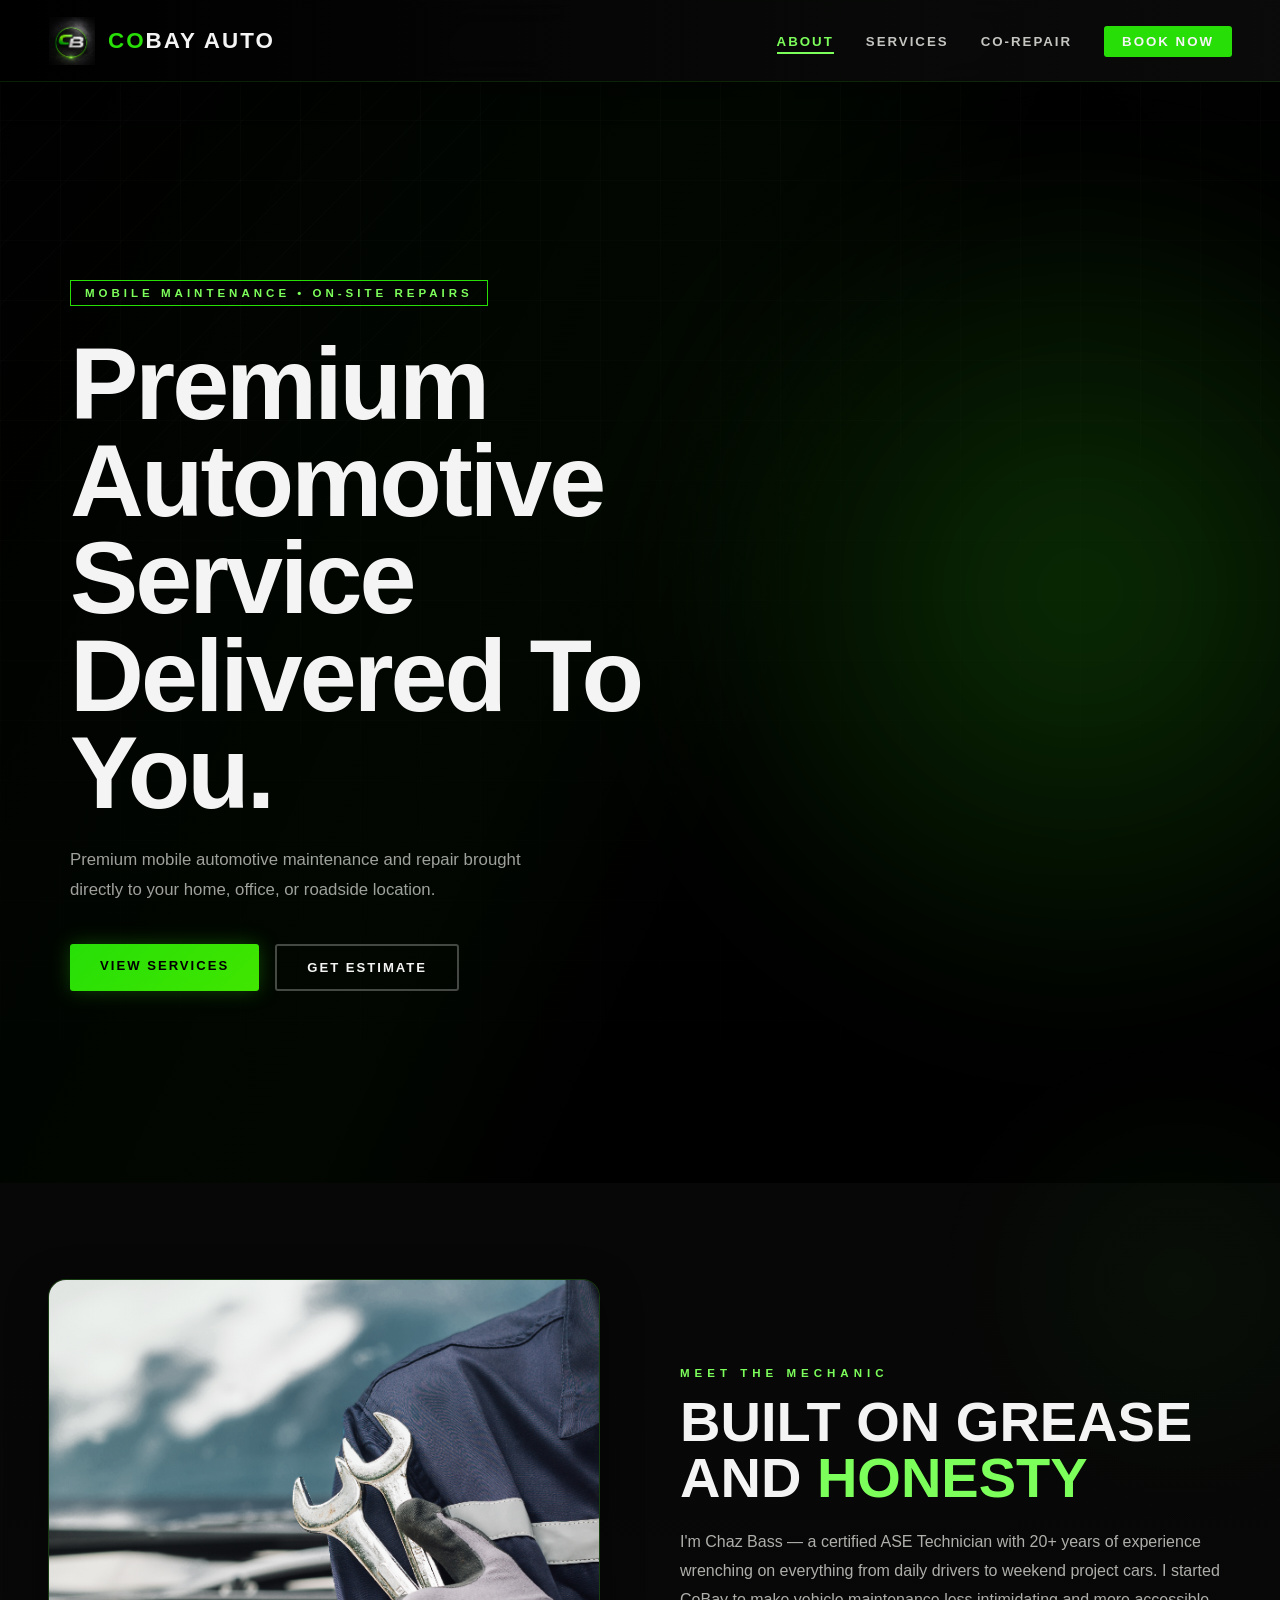
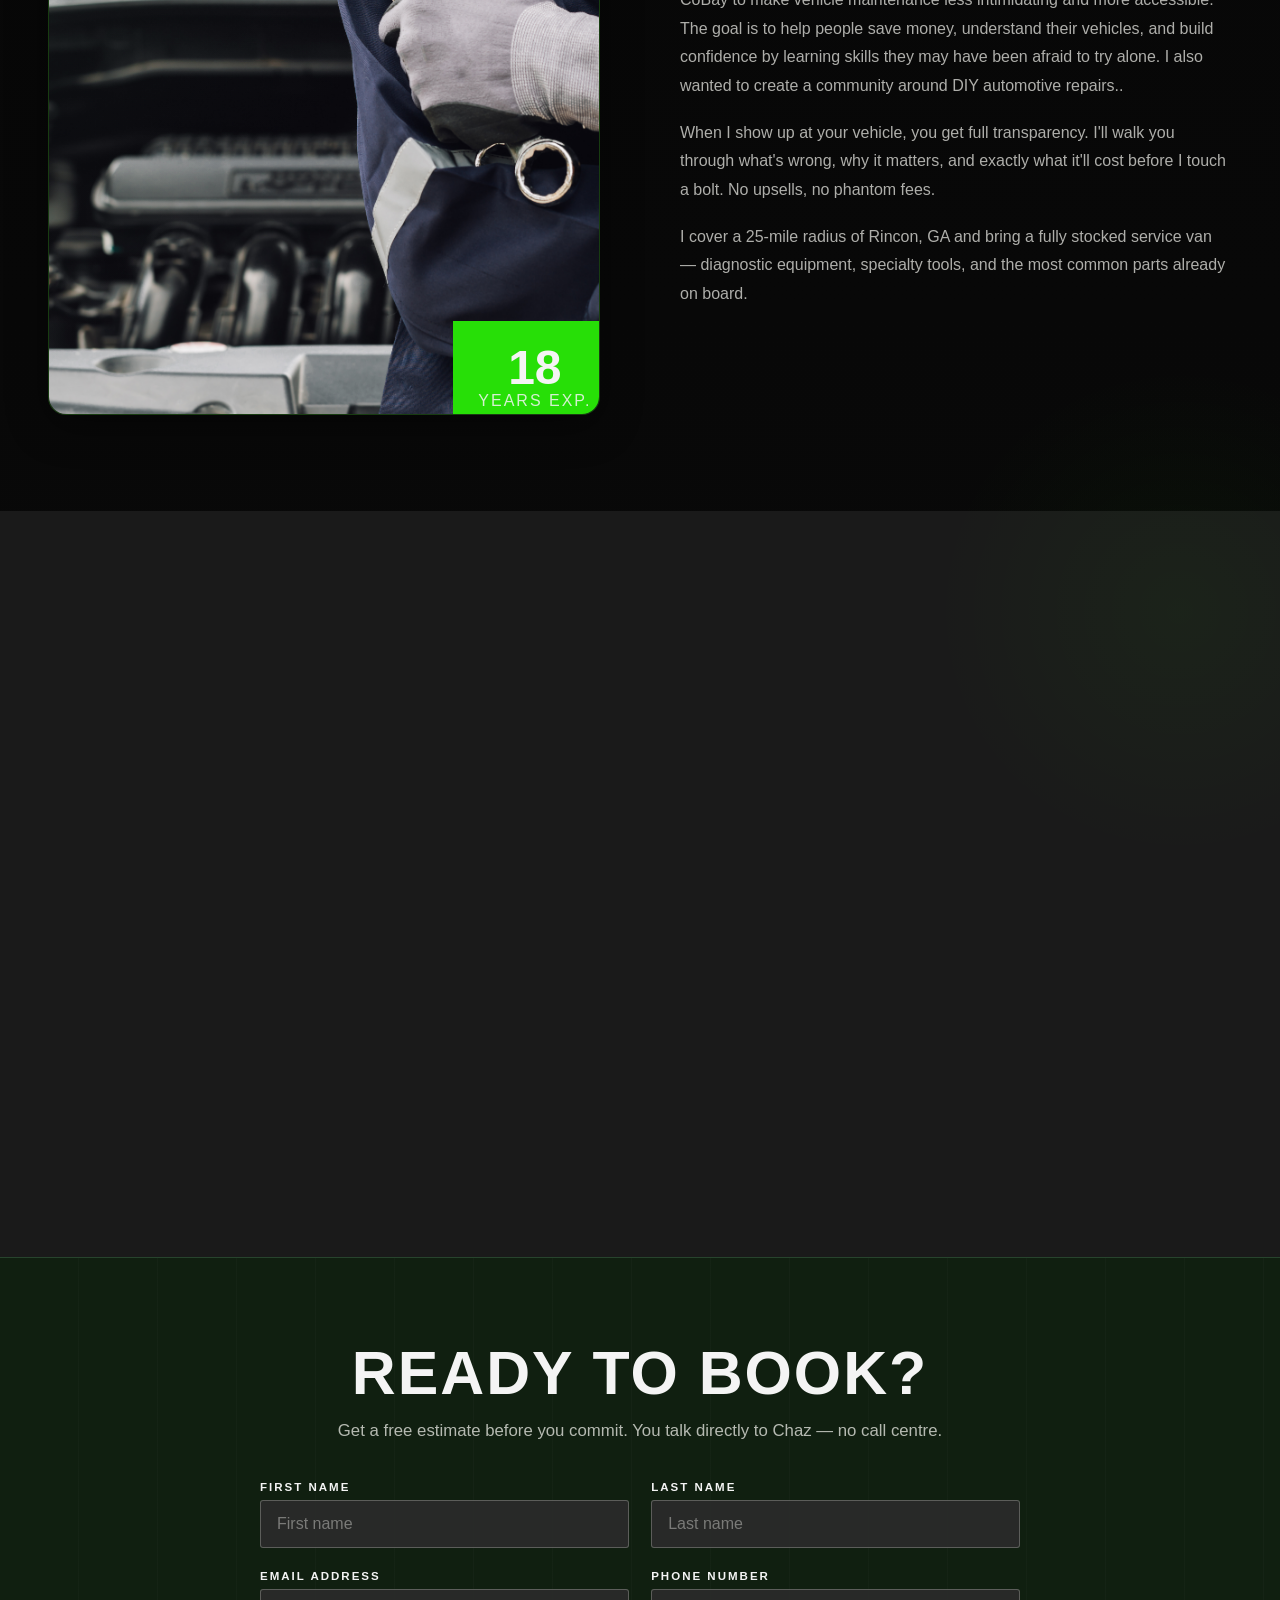
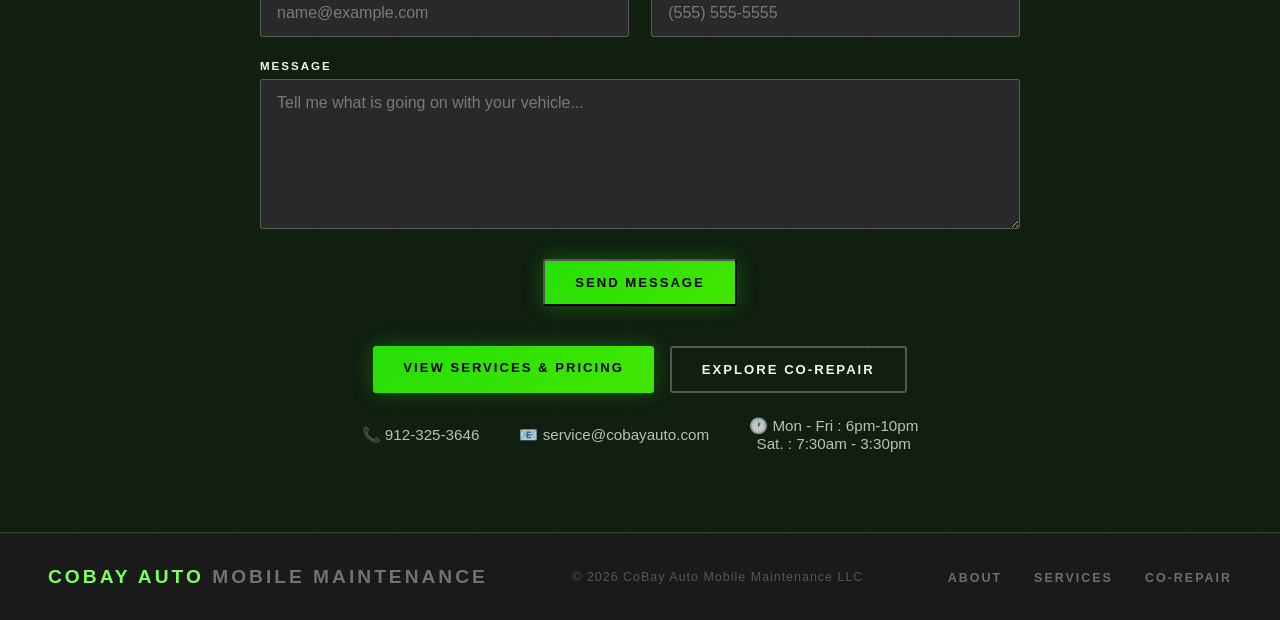
==== commit 268eabe5: "Nightly Commit updated stylesheet to fix some formatting issues in mobile, added images to the servi" ====
--- a/index.html
+++ b/index.html
@@ -11,7 +11,7 @@
 <nav>
   <a class="nav-logo" href="index.html">
     <img src="images/cb-logo.png" alt="CoBay Auto Logo">
-    <span>CoBay Auto</span>
+    <span><strong class="logo-green">Co</strong>Bay Auto</span>
   </a>
   <button class="nav-toggle" id="navToggle">
     <span></span>
@@ -51,13 +51,6 @@
       <div class="badge a1">
         MOBILE MAINTENANCE • ON-SITE REPAIRS
       </div>
-      <!--
-      <img
-        src="images/cobay-logo-full.png"
-        class="hero-logo a2"
-        alt="CoBay Auto"
-      >
-      -->
       <h1 class="hero-title a3">
         Premium Automotive Service
         <span>Delivered To You.</span>
@@ -114,12 +107,12 @@
     <span class="label reveal">Credentials & Approach</span>
     <h2 class="title reveal">Why CoBay<em> Auto</em></h2>
     <div class="card-grid">
-      <div class="card reveal"><span class="card-icon">🏆</span><h3>Experience that can't be Beaten</h3><p>Degree in Automotive Technology, graduated in 2008; dealership experience; 20+ years of hands-on automotive work. ASE certification.</p></div>
-      <div class="card reveal"><span class="card-icon">📍</span><h3>We Come To You</h3><p>Home, office, parking lot, or roadside. Mobile service within 25 miles of Rincon, GA at launch; serving Effingham county, (Rincon, Springfield, Guyton) and nearby areas, with plans to expand as demand grows.</p></div>
-      <div class="card reveal"><span class="card-icon">💬</span><h3>Plain-English Diagnostics</h3><p>Honest, patient, detailed, educational, transparent, safety-focused, and community-centered.</p></div>
-      <div class="card reveal"><span class="card-icon">⚡</span><h3>Same-Day Service</h3><p>Most jobs booked before noon are completed the same day. I run lean — no week-long shop waits.</p></div>
-      <div class="card reveal"><span class="card-icon">🛡️</span><h3>We Fix It All</h3><p>Passenger vehicles, SUVs, light trucks, and common daily-driver maintenance and repair needs.</p></div>
-      <div class="card reveal"><span class="card-icon">🎓</span><h3>Co-Repair Option</h3><p>Learn while your car gets fixed. <a href="learn.html">See the Co-Repair program →</a></p></div>
+      <div class="card reveal"><span class="card-icon"></span><h3>Experience that can't be Beaten</h3><p>Degree in Automotive Technology, graduated in 2008; dealership experience; 20+ years of hands-on automotive work. ASE certification.</p></div>
+      <div class="card reveal"><span class="card-icon"></span><h3>We Come To You</h3><p>Home, office, parking lot, or roadside. Mobile service within 25 miles of Rincon, GA at launch; serving Effingham county, (Rincon, Springfield, Guyton) and nearby areas, with plans to expand as demand grows.</p></div>
+      <div class="card reveal"><span class="card-icon"></span><h3>Plain-English Diagnostics</h3><p>Honest, patient, detailed, educational, transparent, safety-focused, and community-centered.</p></div>
+      <div class="card reveal"><span class="card-icon"></span><h3>Same-Day Service</h3><p>Most jobs booked before noon are completed the same day. I run lean — no week-long shop waits.</p></div>
+      <div class="card reveal"><span class="card-icon"></span><h3>We Fix It All</h3><p>Passenger vehicles, SUVs, light trucks, and common daily-driver maintenance and repair needs.</p></div>
+      <div class="card reveal"><span class="card-icon"></span><h3>Co-Repair Option</h3><p>Learn while your car gets fixed. <a href="learn.html">See the Co-Repair program →</a></p></div>
     </div>
   </div>
 </section>
--- a/css/style.css
+++ b/css/style.css
@@ -278,6 +278,12 @@
   gap: 0.5rem;
 }
 
+.contact-item img{
+  width:18px;
+  height:18px;
+  object-fit:contain;
+}
+
 .contact-row {
   display: flex;
   flex-wrap: wrap;
@@ -744,6 +750,10 @@
   text-transform: uppercase;
 }
 
+.nav-logo .logo-green{
+  color: var(--green);
+}
+
 .nav-logo img {
   height: 48px;
   object-fit: contain;
@@ -935,11 +945,14 @@
 .svc-card {
   background: var(--charcoal);
   display: flex;
-  flex-direction: column;
-  gap: 0.8rem;
-  padding: 2.4rem;
+  flex-direction: row;
+  align-items: stretch;
+  gap: 0;
+  padding: 0;
   position: relative;
-  transition: background 0.25s;
+  overflow: hidden;
+  border-radius: 22px;
+  transition: background .25s ease;
 }
 
 .svc-card.featured {
@@ -968,14 +981,45 @@
 
 .svc-grid {
   display: grid;
-  gap: 2px;
+  gap: 1rem;
   grid-template-columns: repeat(2, 1fr);
   margin: 0 auto;
-  max-width: 1200px;
+  max-width: 1400px;
 }
 
 .svc-icon {
   font-size: 1.7rem;
+}
+
+.svc-image{
+  width:320px;
+  min-width:320px;
+  position:relative;
+  overflow:hidden;
+  border-right:1px solid rgba(57,255,20,.12);
+}
+
+.svc-image img{
+  position:absolute;
+  inset:0;
+  width:100%;
+  height:100%;
+  object-fit:cover;
+  transition:
+    transform .6s ease;
+}
+
+.svc-card:hover .svc-image img{
+  transform:scale(1.05);
+}
+
+.svc-content{
+  flex:1;
+  padding:2.4rem;
+  display:flex;
+  flex-direction:column;
+  justify-content:center;
+  gap:1rem;
 }
 
 .svc-list {
@@ -1160,6 +1204,16 @@
   .svc-grid,
   .steps-grid {
     grid-template-columns: 1fr 1fr;
+  }
+
+  .svc-card{
+    flex-direction:column;
+  }
+
+  .svc-image{
+    width:100%;
+    min-width:100%;
+    height:240px;
   }
 
   footer {
@@ -1484,6 +1538,11 @@
     padding-top: 180px;
   }
 
+  .two-col{
+    grid-template-columns:1fr;
+    gap:2rem;
+  }
+
 }
 
 /* ══════════════════════════════════════════
@@ -1661,6 +1720,11 @@
     width:100%;
     height:100%;
     object-fit:cover;
+  }
+
+  .two-col{
+    grid-template-columns:1fr;
+    gap:2rem;
   }
 
   img,
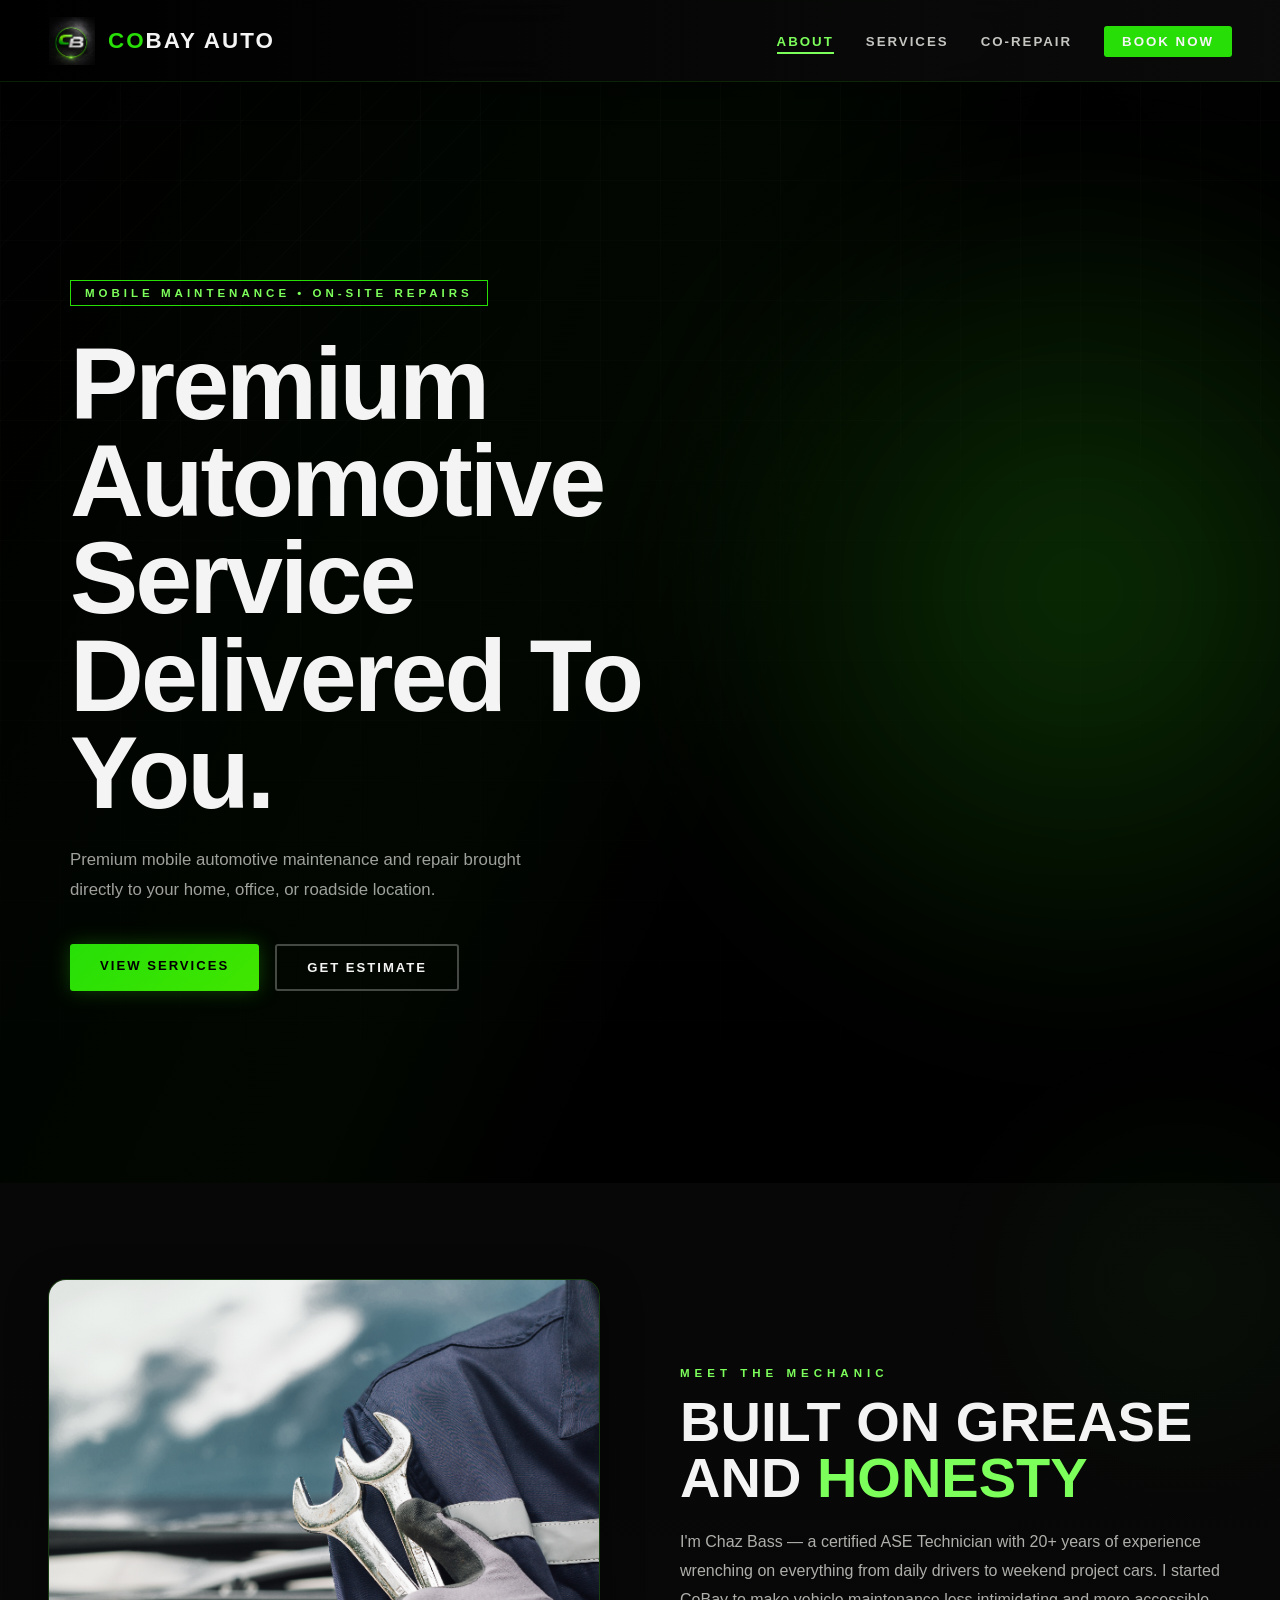
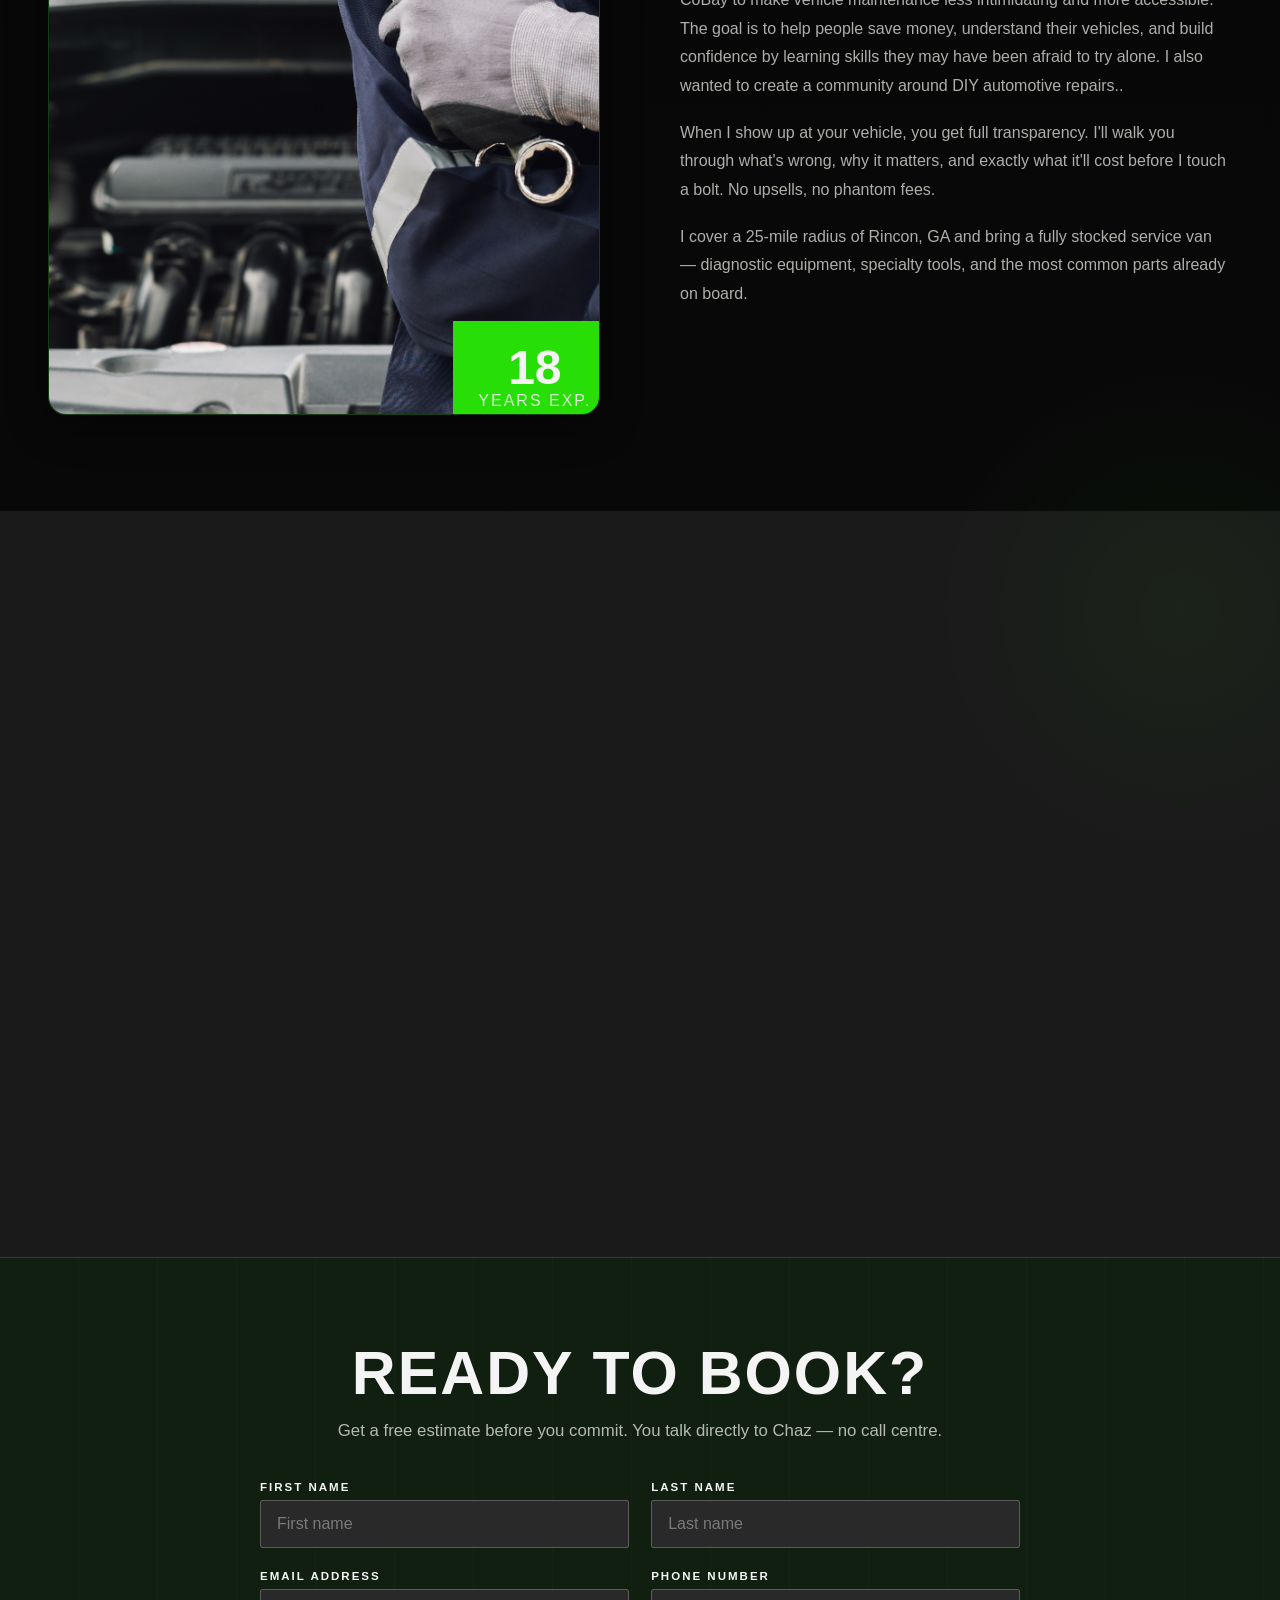
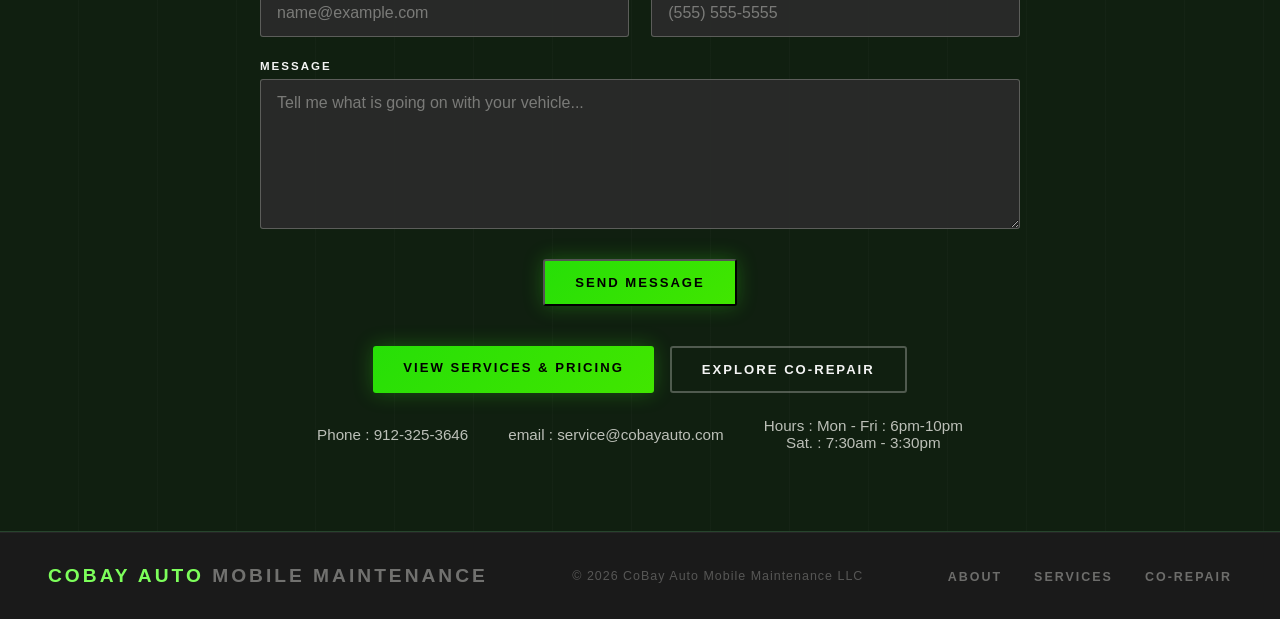
==== commit 67d4b1d9: "Contact Row Update Got rid of Emoji logos for contact row" ====
--- a/index.html
+++ b/index.html
@@ -186,9 +186,9 @@
     <a href="learn.html" class="btn btn-ghost">Explore Co-Repair</a>
   </div>
   <div class="contact-row">
-    <div class="contact-item">📞 912-325-3646</div>
-    <div class="contact-item">📧 service@cobayauto.com</div>
-    <div class="contact-item">🕐 Mon - Fri : 6pm-10pm </br>Sat. : 7:30am - 3:30pm </div>
+    <div class="contact-item">Phone : 912-325-3646</div>
+    <div class="contact-item">email : service@cobayauto.com</div>
+    <div class="contact-item">Hours : Mon - Fri : 6pm-10pm </br>Sat. : 7:30am - 3:30pm </div>
   </div>
 </div>
 
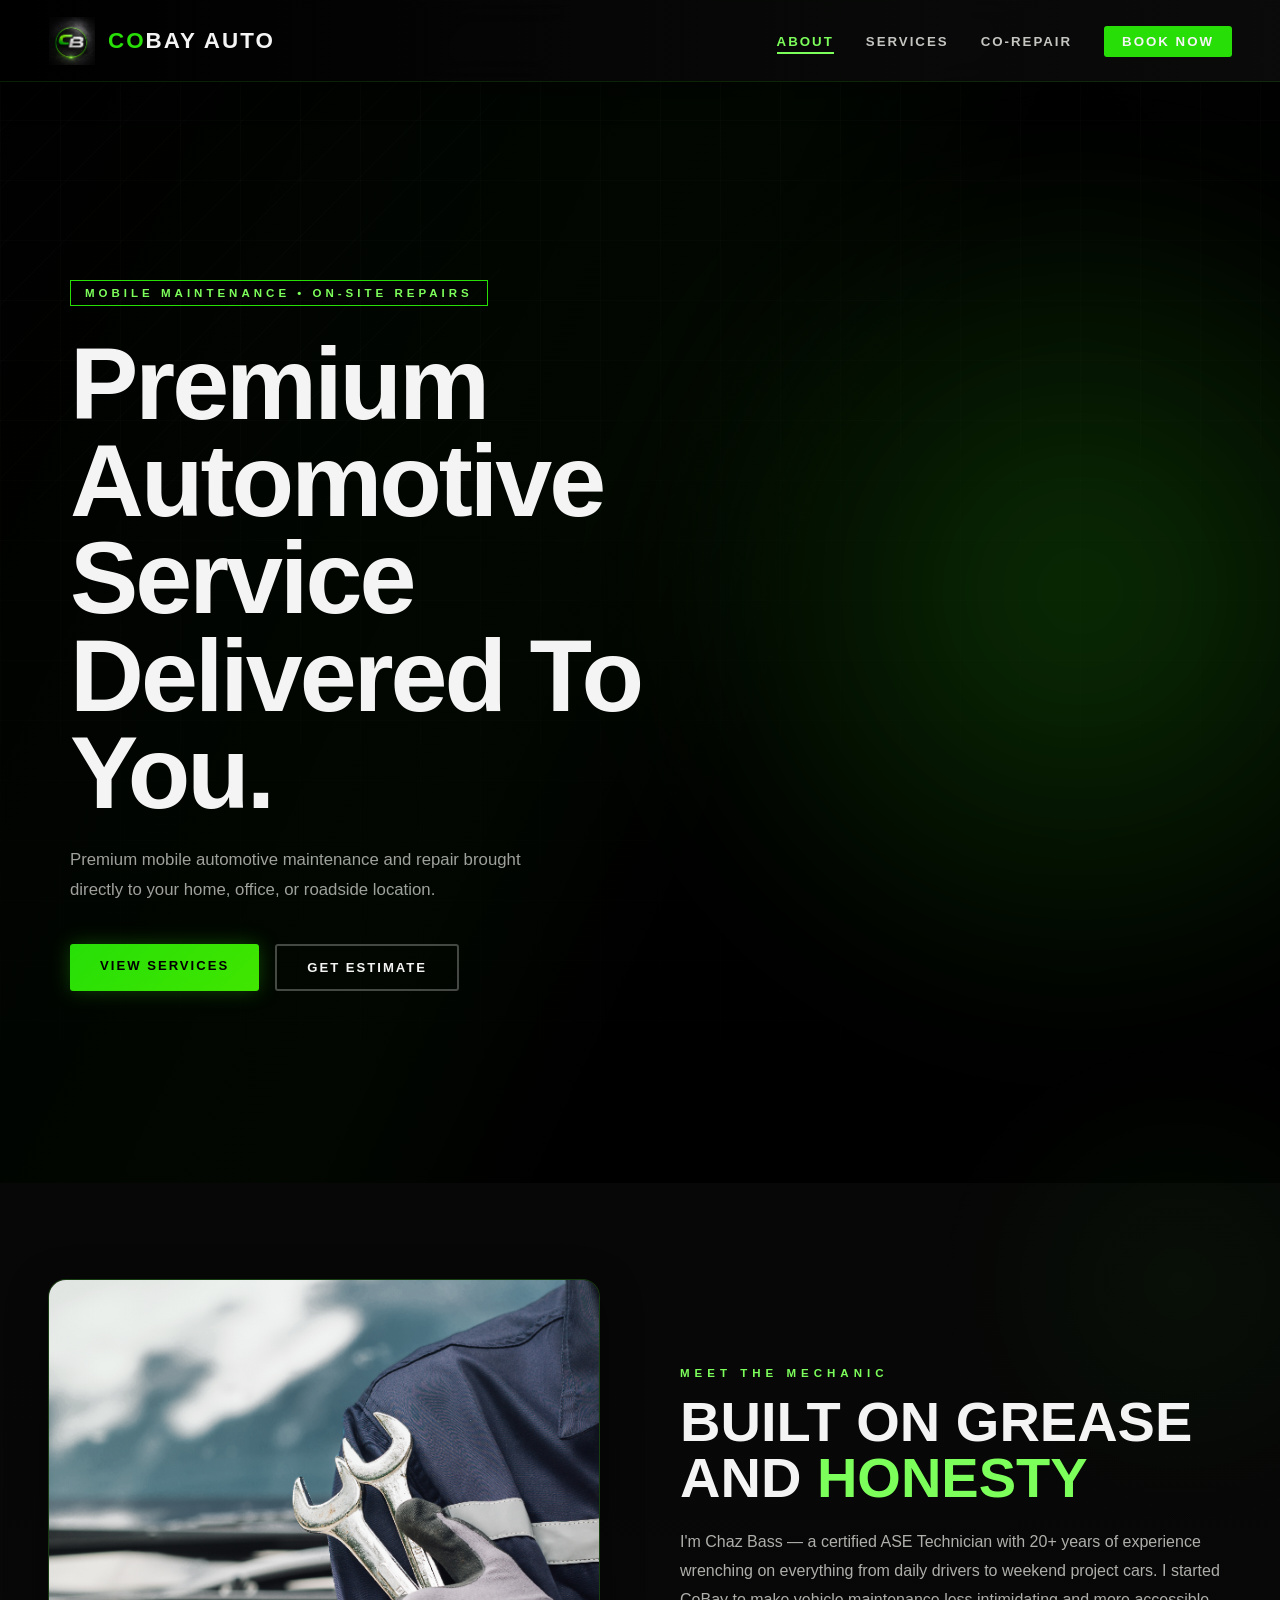
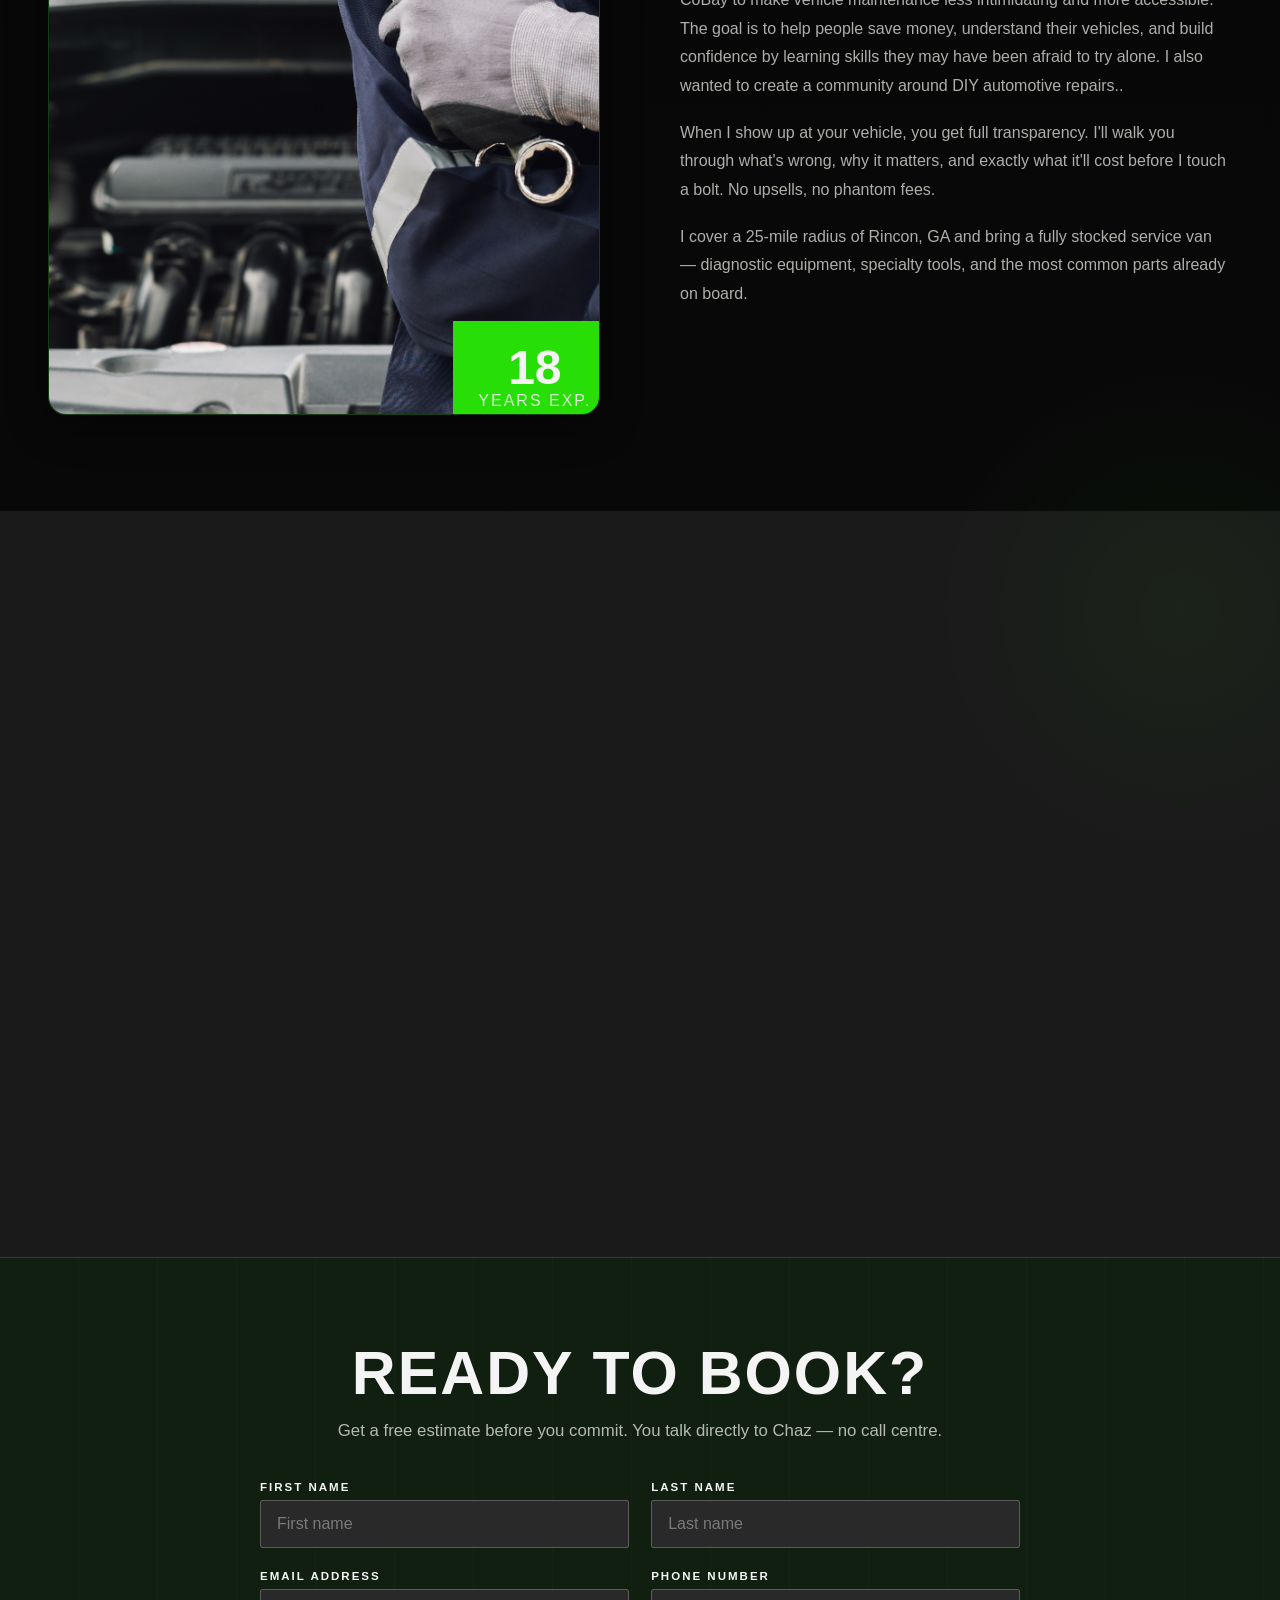
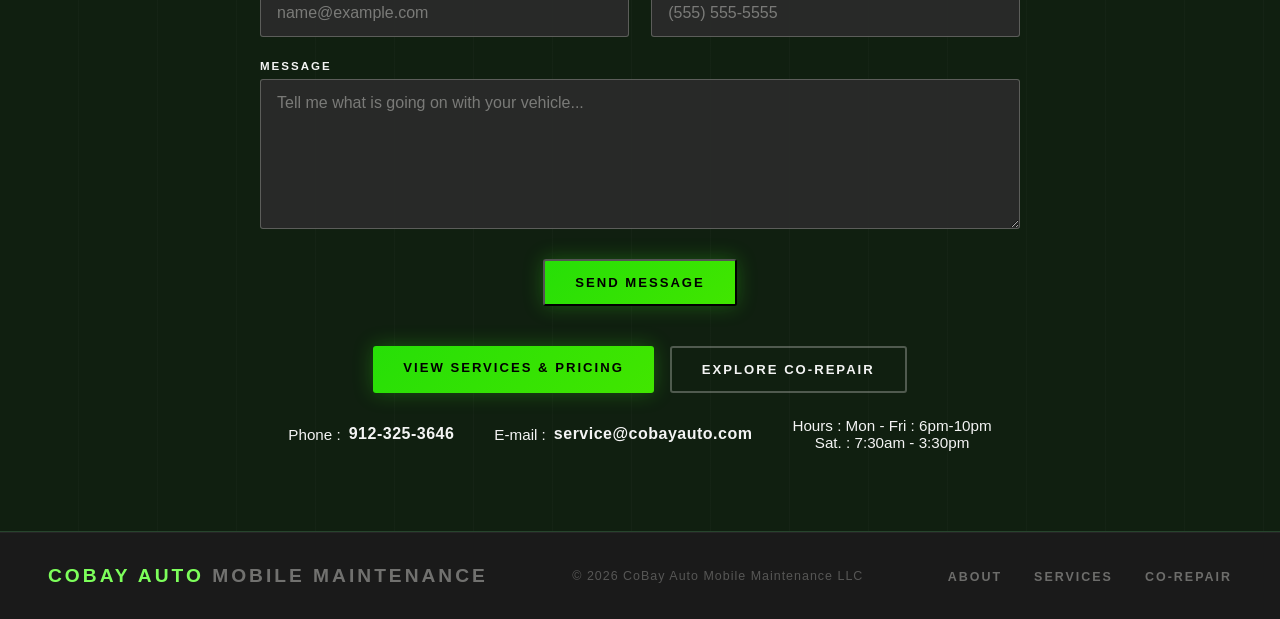
==== commit 4488bf24: "final formatting commit" ====
--- a/index.html
+++ b/index.html
@@ -186,8 +186,8 @@
     <a href="learn.html" class="btn btn-ghost">Explore Co-Repair</a>
   </div>
   <div class="contact-row">
-    <div class="contact-item">Phone : 912-325-3646</div>
-    <div class="contact-item">email : service@cobayauto.com</div>
+    <div class="contact-item">Phone : <a href="tel:19123253646">912-325-3646</a></div>
+    <div class="contact-item">E-mail : <a href="mailto:service@cobayauto.com">service@cobayauto.com</a></div>
     <div class="contact-item">Hours : Mon - Fri : 6pm-10pm </br>Sat. : 7:30am - 3:30pm </div>
   </div>
 </div>
--- a/css/style.css
+++ b/css/style.css
@@ -276,6 +276,30 @@
   display: flex;
   font-size: 0.95rem;
   gap: 0.5rem;
+  color: inherit;
+  text-decoration: none;
+  transition:color 0.25s ease;
+}
+
+.contact-item a{
+  color: inherit;
+  font: inherit;
+  font-size: 1rem;
+  font-weight: 600;
+  text-decoration: none;
+  letter-spacing: .5px;
+}
+
+.contact-item a:visited {
+  color: var(--green-bright);
+}
+
+.contact-item a:hover {
+  color: var(--white)
+}
+
+.contact-item:hover {
+  color: var(--green-bright);
 }
 
 .contact-item img{
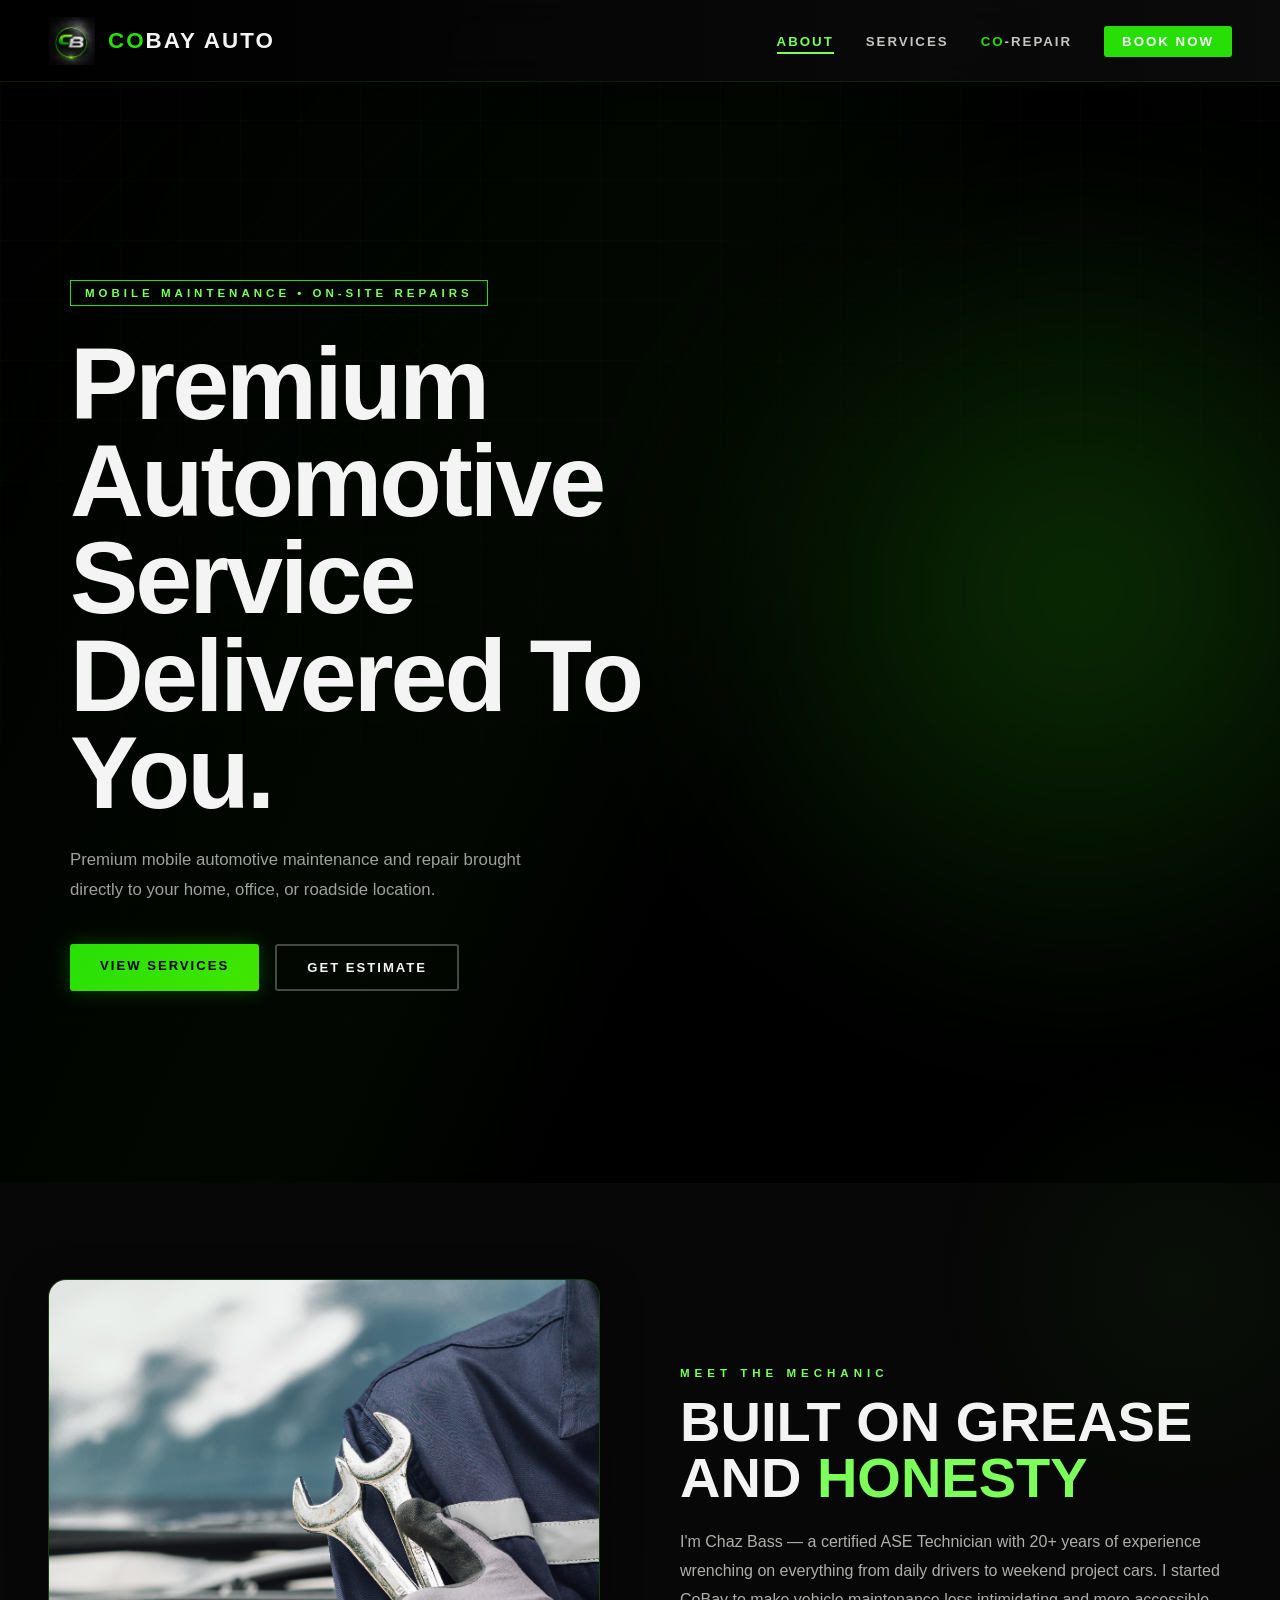
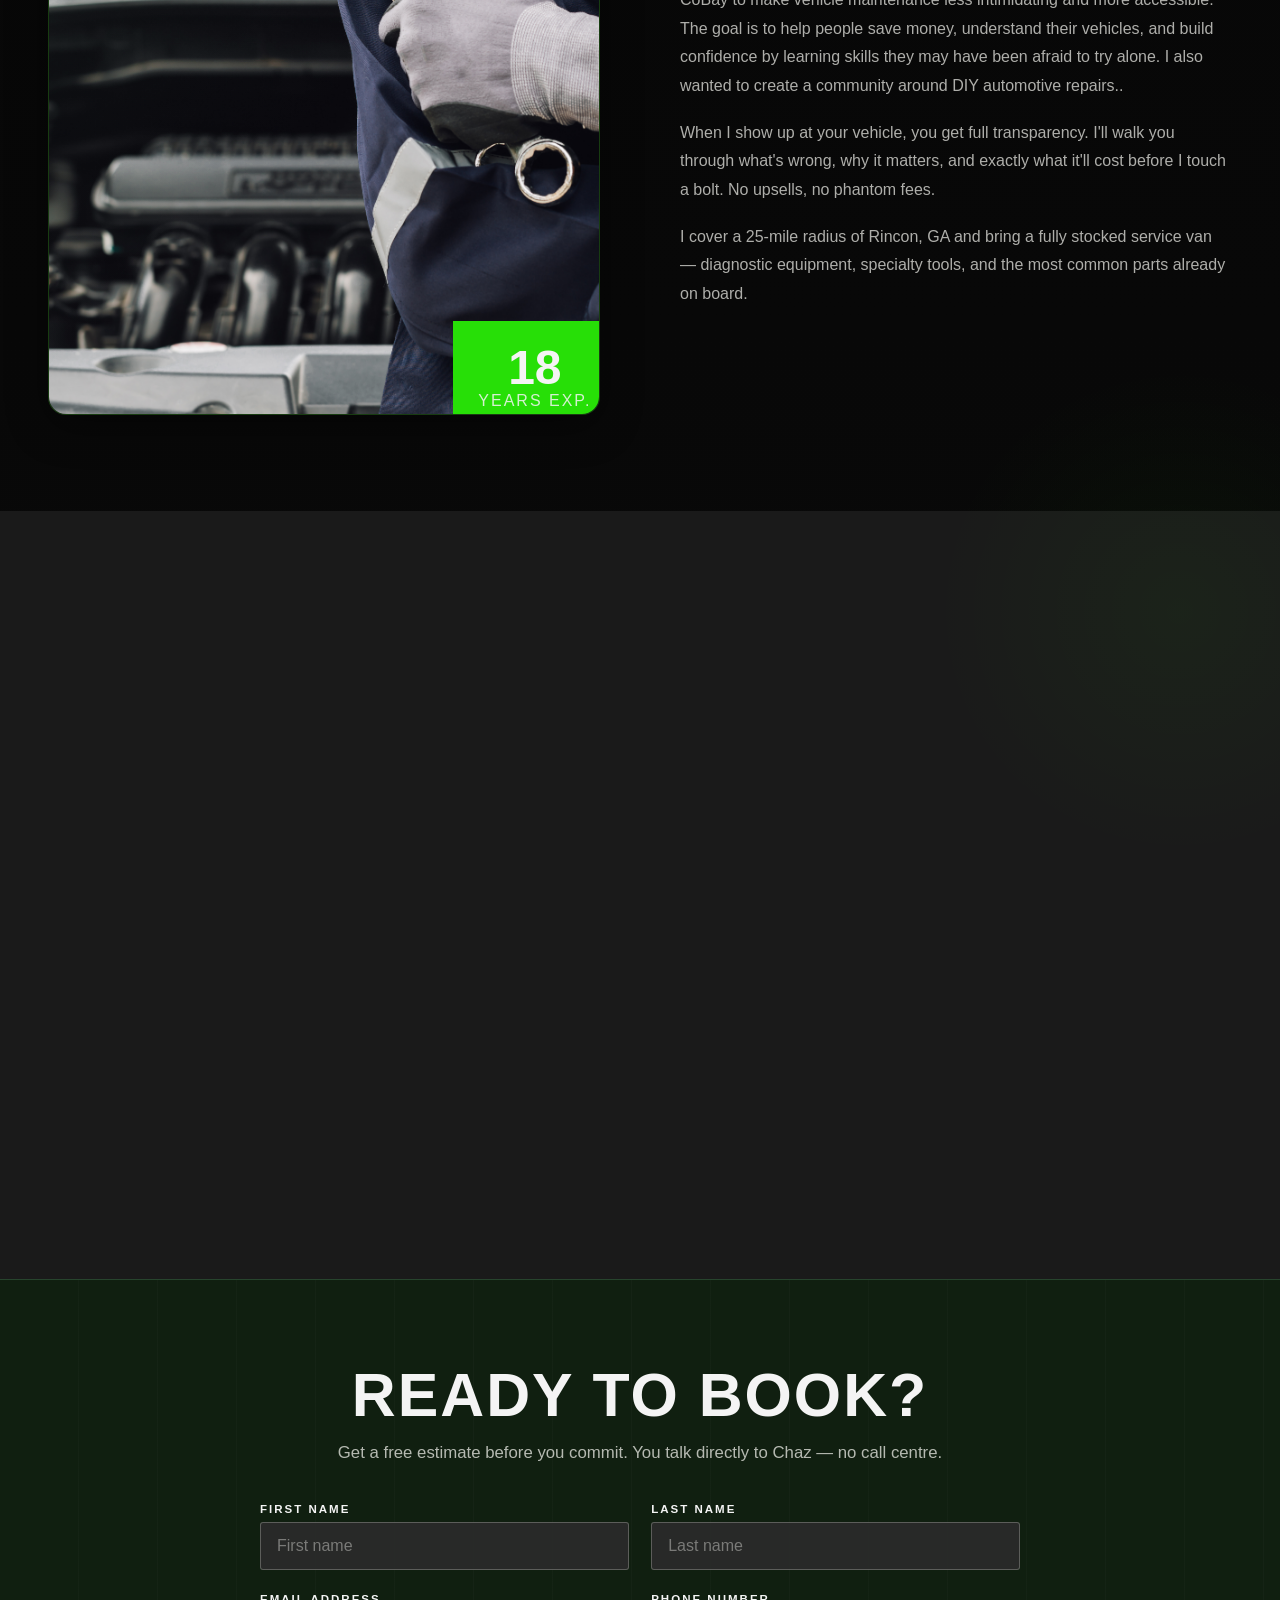
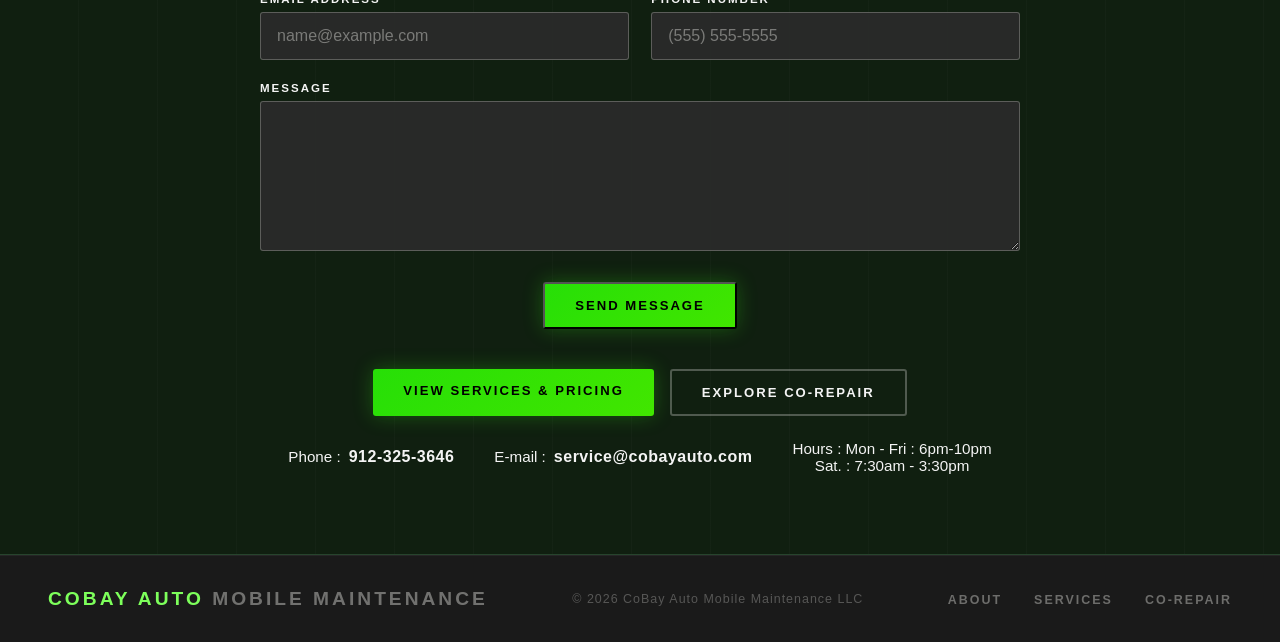
==== commit 70bea078: "Nightly Commit changed some styling and switched co-repair page to centered single column" ====
--- a/index.html
+++ b/index.html
@@ -8,200 +8,212 @@
 </head>
 <body>
 
-<nav>
-  <a class="nav-logo" href="index.html">
-    <img src="images/cb-logo.png" alt="CoBay Auto Logo">
-    <span><strong class="logo-green">Co</strong>Bay Auto</span>
+  <a href="index.html#contact" class="mobile-book-btn">
+    Book Now
   </a>
-  <button class="nav-toggle" id="navToggle">
-    <span></span>
-    <span></span>
-    <span></span>
-  </button>
-  <ul class="nav-links" id="navLinks">
-    <li><a href="index.html">About</a></li>
-    <li><a href="services.html">Services</a></li>
-    <li><a href="learn.html">Co-Repair</a></li>
-    <li>
-      <a href="index.html#contact" class="nav-cta">
-        Book Now
-      </a>
-    </li>
-  </ul>
-</nav>
-
-<!-- HERO -->
-<section class="hero cinematic-hero">
-  <div class="hero-video-container">
-    <video
-      class="hero-video"
-      autoplay
-      muted
-      loop
-      playsinline
-    >
-      <source src="images/herovideo.mp4" type="video/mp4">
-    </video>
+
+  <nav>
+    <a class="nav-logo" href="index.html">
+      <img src="images/cb-logo.png" alt="CoBay Auto Logo">
+      <span><strong class="logo-green">Co</strong>Bay Auto</span>
+    </a>
+    <button class="nav-toggle" id="navToggle">
+      <span></span>
+      <span></span>
+      <span></span>
+    </button>
+    <ul class="nav-links" id="navLinks">
+      <li><a href="index.html">About</a></li>
+      <li><a href="services.html">Services</a></li>
+      <li><a href="learn.html">
+        <span class="logo-green">Co</span>-Repair</a>
+      </li>
+      <li>
+        <a href="index.html#contact" class="nav-cta">
+          Book Now
+        </a>
+      </li>
+    </ul>
+  </nav>
+
+  <!-- HERO -->
+  <section class="hero cinematic-hero">
+    <div class="hero-video-container">
+      <video
+        class="hero-video"
+        autoplay
+        muted
+        loop
+        playsinline
+      >
+        <source src="images/herovideo.mp4" type="video/mp4">
+      </video>
+    </div>
+    <div class="hero-grid"></div>
+    <div class="hero-glow"></div>
+    <div class="hero-noise"></div>
+    <div class="hero-inner">
+      <div class="hero-left">
+        <div class="badge a1">
+          MOBILE MAINTENANCE • ON-SITE REPAIRS
+        </div>
+        <h1 class="hero-title a3">
+          Premium Automotive Service
+          <span>Delivered To You.</span>
+        </h1>
+        <p class="hero-sub a4">
+          Premium mobile automotive maintenance and repair brought directly to your home, office, or roadside location.
+        </p>
+        <div class="btn-row a4">
+          <a href="services.html" class="btn btn-primary">
+            View Services
+          </a>
+          <a href="#contact" class="btn btn-ghost">
+            Get Estimate
+          </a>
+        </div>
+      </div>
+    </div>
+  </section>
+
+  <!-- ABOUT -->
+  <section>
+    <div class="about-grid">
+      <div style="position:relative" class="reveal">
+        <div class="photo-box">
+          <img src="images/mechanic.jpeg" alt="Mechanic">
+          <div class="exp-badge">
+            <span class="exp-num">18</span>
+            <span class="exp-lbl">Years Exp.</span>
+          </div>
+        </div>
+      </div>
+      <div class="reveal">
+        <span class="label">Meet the Mechanic</span>
+        <h2 class="title">Built on Grease<br>and <em>Honesty</em></h2>
+        <div class="about-text">
+          <p>I'm Chaz Bass — a certified ASE Technician with 20+ years of experience wrenching on everything from daily drivers to weekend project cars. I started CoBay to make vehicle maintenance less intimidating and more accessible. The goal is to help people save money, understand their vehicles, and build confidence by learning skills they may have been afraid to try alone. I also wanted to create a community around DIY automotive repairs..</p>
+          <p>When I show up at your vehicle, you get full transparency. I'll walk you through what's wrong, why it matters, and exactly what it'll cost before I touch a bolt. No upsells, no phantom fees.</p>
+          <p>I cover a 25-mile radius of Rincon, GA and bring a fully stocked service van — diagnostic equipment, specialty tools, and the most common parts already on board.</p>
+        </div>
+        <!--
+        <div class="stats-row">
+          <div><span class="stat-n">Countless</span><span class="stat-l">Repairs Done</span></div>
+          <div><span class="stat-n">25mi</span><span class="stat-l">Service Radius</span></div>
+          <div><span class="stat-n">ASE</span><span class="stat-l">Certification</span></div>
+        </div>
+        -->
+      </div>
+    </div>
+  </section>
+
+  <!-- VALUES -->
+  <section class="dark-bg">
+    <div class="wrap">
+      <span class="label reveal">Credentials & Approach</span>
+      <h2 class="title reveal">Why CoBay<em> Auto</em></h2>
+      <div class="card-grid">
+        <div class="card reveal"><span class="card-icon"></span><h3>Experience that can't be Beaten</h3><p>Degree in Automotive Technology, graduated in 2008; dealership experience; 20+ years of hands-on automotive work. ASE certification.</p></div>
+        <div class="card reveal"><span class="card-icon"></span><h3>We Come To You</h3><p>Home, office, parking lot, or roadside. Mobile service within 25 miles of Rincon, GA at launch; serving Effingham county, (Rincon, Springfield, Guyton) and nearby areas, with plans to expand as demand grows.</p></div>
+        <div class="card reveal"><span class="card-icon"></span><h3>Plain-English Diagnostics</h3><p>Honest, patient, detailed, educational, transparent, safety-focused, and community-centered.</p></div>
+        <div class="card reveal"><span class="card-icon"></span><h3>Same-Day Service</h3><p>Most jobs booked before noon are completed the same day. I run lean — no week-long shop waits.</p></div>
+        <div class="card reveal"><span class="card-icon"></span><h3>We Fix It All</h3><p>Passenger vehicles, SUVs, light trucks, and common daily-driver maintenance and repair needs.</p></div>
+        <div class="card reveal"><span class="card-icon"></span><h3>Co-Repair Option</h3><p>Learn while your car gets fixed. <a href="learn.html">See the Co-Repair program →</a></p></div>
+      </div>
+    </div>
+  </section>
+
+  <!-- CTA -->
+  <div class="cta-band" id="contact">
+    <h2>Ready to Book?</h2>
+    <p>Get a free estimate before you commit. You talk directly to Chaz — no call centre.</p>
+    <!-- CONTACT FORM -->
+    <form action="php/send.php" method="post" class="contact-form">
+      <div class="form-row">
+        <div class="form-group">
+          <label for="first_name">First Name</label>
+          <input 
+            type="text" 
+            id="first_name" 
+            name="first_name" 
+            placeholder="First name" 
+            required
+          >
+        </div>
+        <div class="form-group">
+          <label for="last_name">Last Name</label>
+          <input 
+            type="text" 
+            id="last_name" 
+            name="last_name" 
+            placeholder="Last name" 
+            required
+          >
+        </div>
+      </div>
+      <div class="form-row">
+        <div class="form-group">
+          <label for="email">Email Address</label>
+          <input 
+            type="email" 
+            id="email" 
+            name="email" 
+            placeholder="name@example.com" 
+            required
+          >
+        </div>
+        <div class="form-group">
+          <label for="phone">Phone Number</label>
+          <input 
+            type="tel" 
+            id="phone" 
+            name="phone" 
+            placeholder="(555) 555-5555" 
+            required
+          >
+        </div>
+      </div>
+      <div class="form-group">
+        <label for="message">Message</label>
+        <textarea 
+          id="message" 
+          name="message" 
+          rows="6" 
+          placeholder="
+          - Service address
+          - Vehicle year / make / model / engine
+          - VIN (if available)
+          - Mileage
+          - Service requested
+          - Symptoms / warning lights"
+          required>
+        </textarea>
+      </div>
+      <button type="submit" name="submit" class="btn btn-primary">
+        Send Message
+      </button>
+    </form>
+    <div class="btn-row" style="justify-content:center">
+      <a href="services.html" class="btn btn-primary">View Services & Pricing</a>
+      <a href="learn.html" class="btn btn-ghost">Explore Co-Repair</a>
+    </div>
+    <div class="contact-row">
+      <div class="contact-item">Phone : <a href="tel:19123253646">912-325-3646</a></div>
+      <div class="contact-item">E-mail : <a href="mailto:service@cobayauto.com">service@cobayauto.com</a></div>
+      <div class="contact-item">Hours : Mon - Fri : 6pm-10pm </br>Sat. : 7:30am - 3:30pm </div>
+    </div>
   </div>
-  <div class="hero-grid"></div>
-  <div class="hero-glow"></div>
-  <div class="hero-noise"></div>
-  <div class="hero-inner">
-    <div class="hero-left">
-      <div class="badge a1">
-        MOBILE MAINTENANCE • ON-SITE REPAIRS
-      </div>
-      <h1 class="hero-title a3">
-        Premium Automotive Service
-        <span>Delivered To You.</span>
-      </h1>
-      <p class="hero-sub a4">
-        Premium mobile automotive maintenance and repair brought directly to your home, office, or roadside location.
-      </p>
-      <div class="btn-row a4">
-        <a href="services.html" class="btn btn-primary">
-          View Services
-        </a>
-        <a href="#contact" class="btn btn-ghost">
-          Get Estimate
-        </a>
-      </div>
-    </div>
-  </div>
-</section>
-
-<!-- ABOUT -->
-<section>
-  <div class="about-grid">
-    <div style="position:relative" class="reveal">
-      <div class="photo-box">
-        <img src="images/mechanic.jpeg" alt="Mechanic">
-        <div class="exp-badge">
-          <span class="exp-num">18</span>
-          <span class="exp-lbl">Years Exp.</span>
-        </div>
-      </div>
-    </div>
-    <div class="reveal">
-      <span class="label">Meet the Mechanic</span>
-      <h2 class="title">Built on Grease<br>and <em>Honesty</em></h2>
-      <div class="about-text">
-        <p>I'm Chaz Bass — a certified ASE Technician with 20+ years of experience wrenching on everything from daily drivers to weekend project cars. I started CoBay to make vehicle maintenance less intimidating and more accessible. The goal is to help people save money, understand their vehicles, and build confidence by learning skills they may have been afraid to try alone. I also wanted to create a community around DIY automotive repairs..</p>
-        <p>When I show up at your vehicle, you get full transparency. I'll walk you through what's wrong, why it matters, and exactly what it'll cost before I touch a bolt. No upsells, no phantom fees.</p>
-        <p>I cover a 25-mile radius of Rincon, GA and bring a fully stocked service van — diagnostic equipment, specialty tools, and the most common parts already on board.</p>
-      </div>
-      <!--
-      <div class="stats-row">
-        <div><span class="stat-n">Countless</span><span class="stat-l">Repairs Done</span></div>
-        <div><span class="stat-n">25mi</span><span class="stat-l">Service Radius</span></div>
-        <div><span class="stat-n">ASE</span><span class="stat-l">Certification</span></div>
-      </div>
-      -->
-    </div>
-  </div>
-</section>
-
-<!-- VALUES -->
-<section class="dark-bg">
-  <div class="wrap">
-    <span class="label reveal">Credentials & Approach</span>
-    <h2 class="title reveal">Why CoBay<em> Auto</em></h2>
-    <div class="card-grid">
-      <div class="card reveal"><span class="card-icon"></span><h3>Experience that can't be Beaten</h3><p>Degree in Automotive Technology, graduated in 2008; dealership experience; 20+ years of hands-on automotive work. ASE certification.</p></div>
-      <div class="card reveal"><span class="card-icon"></span><h3>We Come To You</h3><p>Home, office, parking lot, or roadside. Mobile service within 25 miles of Rincon, GA at launch; serving Effingham county, (Rincon, Springfield, Guyton) and nearby areas, with plans to expand as demand grows.</p></div>
-      <div class="card reveal"><span class="card-icon"></span><h3>Plain-English Diagnostics</h3><p>Honest, patient, detailed, educational, transparent, safety-focused, and community-centered.</p></div>
-      <div class="card reveal"><span class="card-icon"></span><h3>Same-Day Service</h3><p>Most jobs booked before noon are completed the same day. I run lean — no week-long shop waits.</p></div>
-      <div class="card reveal"><span class="card-icon"></span><h3>We Fix It All</h3><p>Passenger vehicles, SUVs, light trucks, and common daily-driver maintenance and repair needs.</p></div>
-      <div class="card reveal"><span class="card-icon"></span><h3>Co-Repair Option</h3><p>Learn while your car gets fixed. <a href="learn.html">See the Co-Repair program →</a></p></div>
-    </div>
-  </div>
-</section>
-
-<!-- CTA -->
-<div class="cta-band" id="contact">
-  <h2>Ready to Book?</h2>
-  <p>Get a free estimate before you commit. You talk directly to Chaz — no call centre.</p>
-  <!-- CONTACT FORM -->
-  <form action="php/send.php" method="post" class="contact-form">
-    <div class="form-row">
-      <div class="form-group">
-        <label for="first_name">First Name</label>
-        <input 
-          type="text" 
-          id="first_name" 
-          name="first_name" 
-          placeholder="First name" 
-          required
-        >
-      </div>
-      <div class="form-group">
-        <label for="last_name">Last Name</label>
-        <input 
-          type="text" 
-          id="last_name" 
-          name="last_name" 
-          placeholder="Last name" 
-          required
-        >
-      </div>
-    </div>
-    <div class="form-row">
-      <div class="form-group">
-        <label for="email">Email Address</label>
-        <input 
-          type="email" 
-          id="email" 
-          name="email" 
-          placeholder="name@example.com" 
-          required
-        >
-      </div>
-      <div class="form-group">
-        <label for="phone">Phone Number</label>
-        <input 
-          type="tel" 
-          id="phone" 
-          name="phone" 
-          placeholder="(555) 555-5555" 
-          required
-        >
-      </div>
-    </div>
-    <div class="form-group">
-      <label for="message">Message</label>
-      <textarea 
-        id="message" 
-        name="message" 
-        rows="6" 
-        placeholder="Tell me what is going on with your vehicle..."
-        required
-      ></textarea>
-    </div>
-    <button type="submit" name="submit" class="btn btn-primary">
-      Send Message
-    </button>
-  </form>
-  <div class="btn-row" style="justify-content:center">
-    <a href="services.html" class="btn btn-primary">View Services & Pricing</a>
-    <a href="learn.html" class="btn btn-ghost">Explore Co-Repair</a>
-  </div>
-  <div class="contact-row">
-    <div class="contact-item">Phone : <a href="tel:19123253646">912-325-3646</a></div>
-    <div class="contact-item">E-mail : <a href="mailto:service@cobayauto.com">service@cobayauto.com</a></div>
-    <div class="contact-item">Hours : Mon - Fri : 6pm-10pm </br>Sat. : 7:30am - 3:30pm </div>
-  </div>
-</div>
-
-<footer>
-  <div class="foot-logo">CoBay Auto<span> Mobile Maintenance</span></div>
-  <div class="foot-copy">© 2026 CoBay Auto Mobile Maintenance LLC</div>
-  <ul class="foot-links">
-    <li><a href="index.html">About</a></li>
-    <li><a href="services.html">Services</a></li>
-    <li><a href="learn.html">Co-Repair</a></li>
-  </ul>
-</footer>
-
-<script src="js/main.js"></script>
+
+  <footer>
+    <div class="foot-logo">CoBay Auto<span> Mobile Maintenance</span></div>
+    <div class="foot-copy">© 2026 CoBay Auto Mobile Maintenance LLC</div>
+    <ul class="foot-links">
+      <li><a href="index.html">About</a></li>
+      <li><a href="services.html">Services</a></li>
+      <li><a href="learn.html">Co-Repair</a></li>
+    </ul>
+  </footer>
+
+  <script src="js/main.js"></script>
 </body>
 </html>
--- a/css/style.css
+++ b/css/style.css
@@ -744,6 +744,10 @@
   list-style: none;
 }
 
+.nav-links .logo-green{
+  color: var(--green) !important;
+}
+
 .nav-links a {
   border-bottom: 2px solid transparent;
   color: rgba(245, 245, 240, 0.8);
@@ -934,6 +938,21 @@
 .step {
   background: var(--charcoal);
   padding: 2.5rem 2rem;
+  border-left: 
+    4px solid var(--green);
+  border-radius: 18px;
+  transition:
+    transform .25s ease,
+    border-color .25s ease,
+    box-shadow .25s ease;
+}
+
+.step:hover{
+  transform:translateX(6px);
+  border-left-color:
+    var(--green-bright);
+  box-shadow:
+    0 10px 30px rgba(0,0,0,.25);
 }
 
 .step h3 {
@@ -960,10 +979,13 @@
 }
 
 .steps-grid {
-  display: grid;
-  gap: 2px;
-  grid-template-columns: repeat(4, 1fr);
-  margin-top: 2.5rem;
+  display:grid;
+  grid-template-columns:1fr;
+  gap:1.5rem;
+  margin-top:2.5rem;
+  max-width:900px;
+  margin-left:auto;
+  margin-right:auto;
 }
 
 .svc-card {
@@ -1165,8 +1187,11 @@
 }
 
 .wrap {
-  margin: 0 auto;
-  max-width: 1200px;
+  margin:0 auto;
+  max-width:1200px;
+  display:flex;
+  flex-direction:column;
+  align-items:center;
 }
 
 /* ══════════════════════════════════════════
@@ -1413,11 +1438,8 @@
 
 .card::after{
   content:'';
-
   position:absolute;
-
   inset:-100%;
-
   background:
     linear-gradient(
       120deg,
@@ -1425,9 +1447,7 @@
       rgba(57,255,20,.08),
       transparent
     );
-
   transition:transform .8s ease;
-
   transform:translateX(-100%);
 }
 
@@ -1575,21 +1595,14 @@
 
 .nav-toggle{
   display:none;
-
   width:52px;
   height:52px;
-
   position:relative;
-
   background:rgba(57,255,20,.08);
-
   border:
     1px solid rgba(57,255,20,.18);
-
   border-radius:10px;
-
   cursor:pointer;
-
   transition:
     background .3s ease,
     border-color .3s ease,
@@ -1598,10 +1611,8 @@
 
 .nav-toggle:hover{
   background:rgba(57,255,20,.14);
-
   border-color:
     rgba(57,255,20,.35);
-
   box-shadow:
     0 0 18px rgba(57,255,20,.18);
 }
@@ -1610,21 +1621,15 @@
 
 .nav-toggle span{
   position:absolute;
-
   left:50%;
-
   width:24px;
   height:2px;
-
   background:white;
-
   border-radius:999px;
-
   transition:
     transform .35s ease,
     opacity .25s ease,
     top .35s ease;
-
   transform:
     translateX(-50%);
 }
@@ -1691,34 +1696,22 @@
 
   .nav-links{
     position:fixed;
-
     top:82px;
     right:-100%;
-
     width:80%;
     height:calc(100vh - 82px);
-
     background:
       rgba(10,10,10,.96);
-
     backdrop-filter:blur(18px);
-
     border-left:
       1px solid rgba(57,255,20,.15);
-
     display:flex;
     flex-direction:column;
-
     align-items:flex-start;
-
     gap:1.25rem;
-
     padding:2rem;
-
     list-style:none;
-
     transition:right .35s ease;
-
     z-index:1001;
   }
 
@@ -1802,4 +1795,47 @@
 video,
 iframe {
   max-width: 100%;
+}
+
+
+
+/* MOBILE FLOATING BOOK BUTTON */
+
+.mobile-book-btn{
+  display:none;
+}
+
+@media(max-width:768px){
+
+  .mobile-book-btn{
+    position:fixed;
+    bottom:20px;
+    left:50%;
+    transform:translateX(-50%);
+    z-index:9999;
+    display:flex;
+    align-items:center;
+    justify-content:center;
+    width:calc(100% - 2rem);
+    max-width:340px;
+    padding:16px 20px;
+    border-radius:18px;
+    background:
+      linear-gradient(
+        135deg,
+        var(--green),
+        var(--green2)
+      );
+
+    color:black;
+    font-weight:900;
+    font-size:.95rem;
+    letter-spacing:2px;
+    text-transform:uppercase;
+    text-decoration:none;
+    box-shadow:
+      0 10px 30px rgba(57,255,20,.35);
+    backdrop-filter:blur(12px);
+  }
+
 }
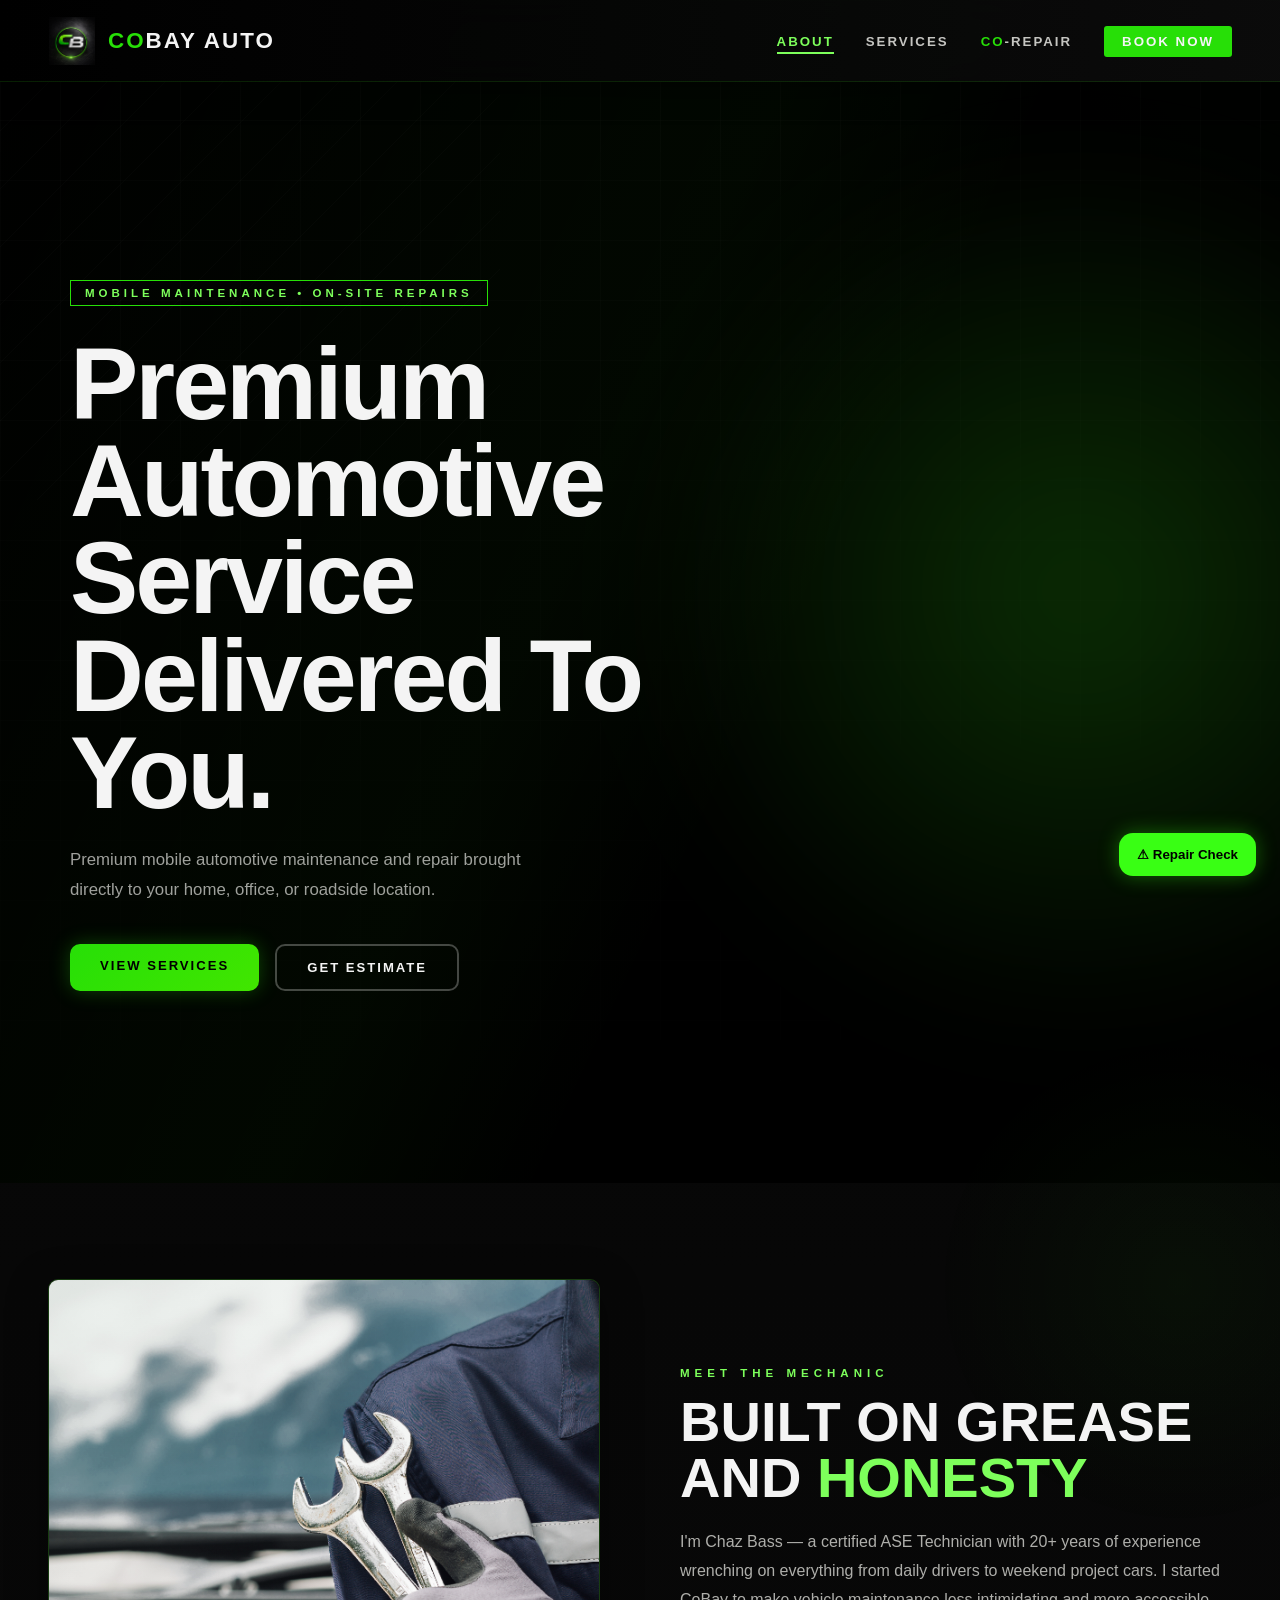
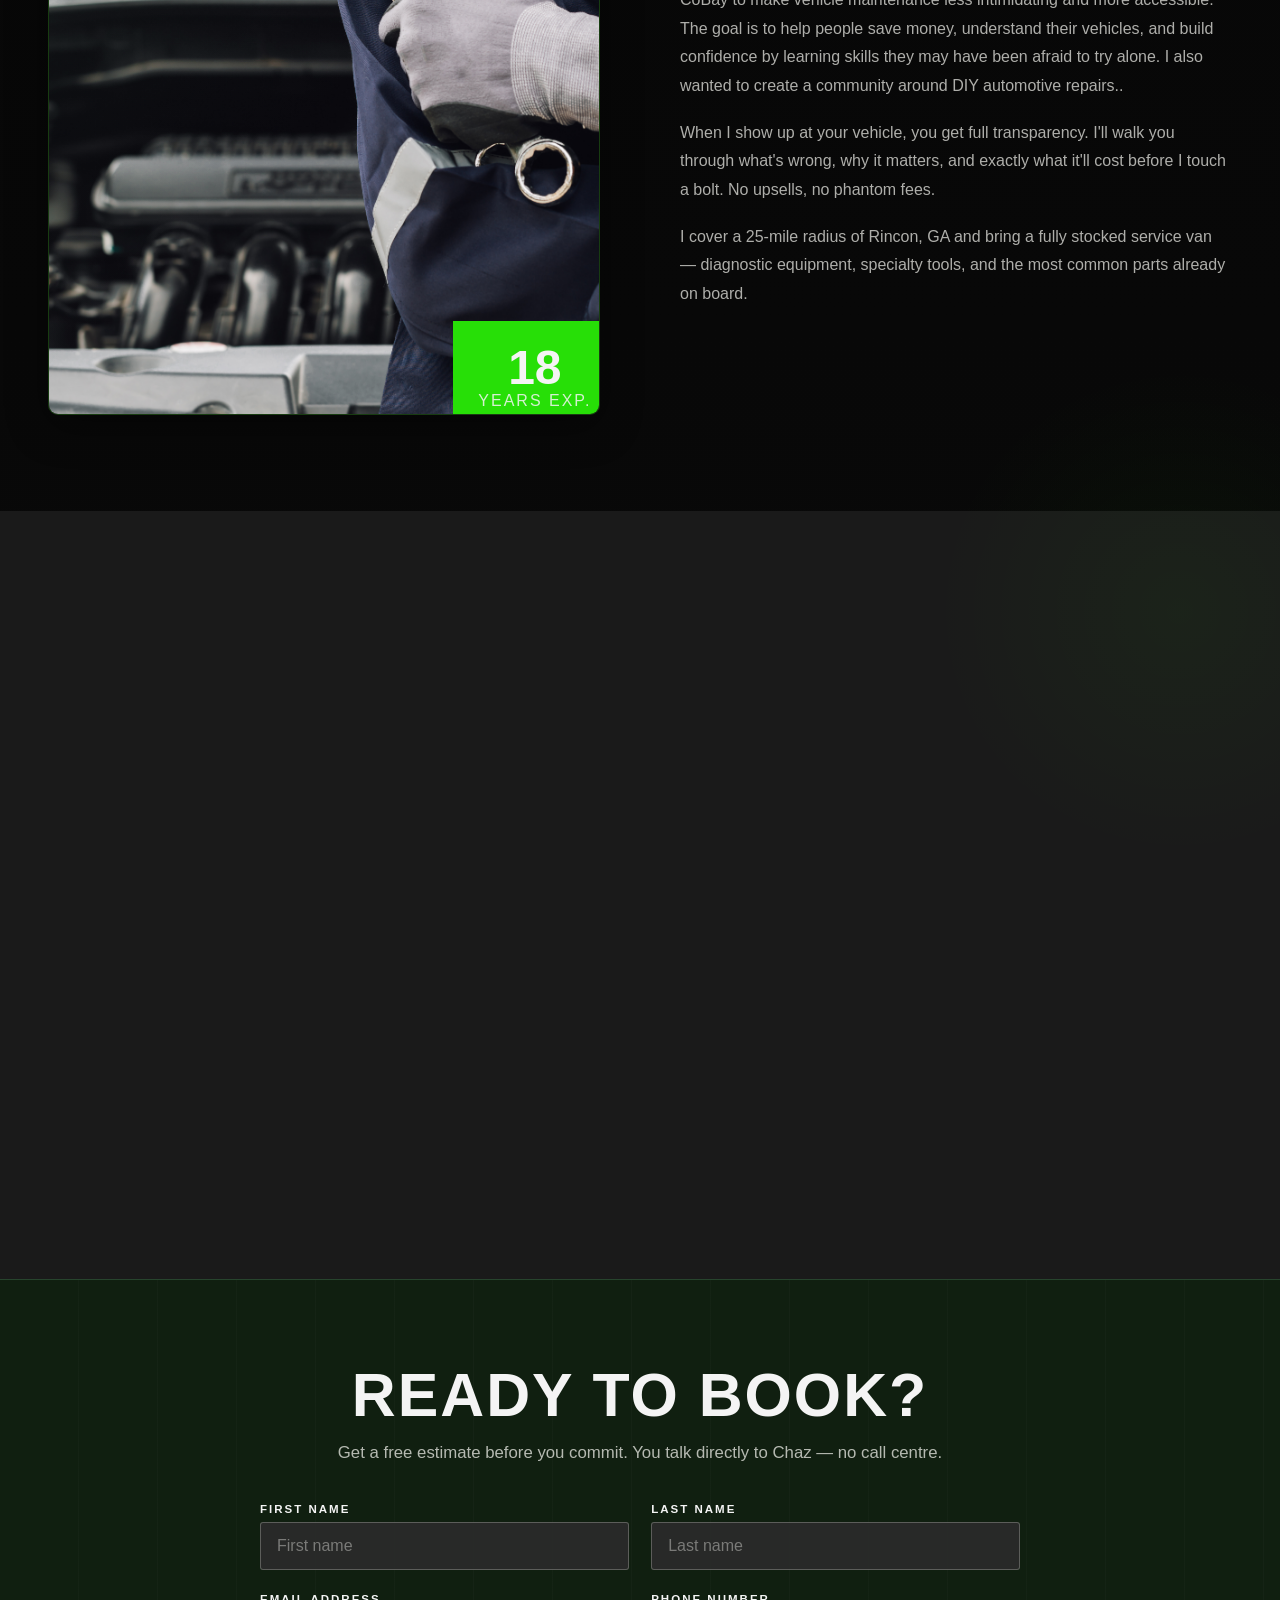
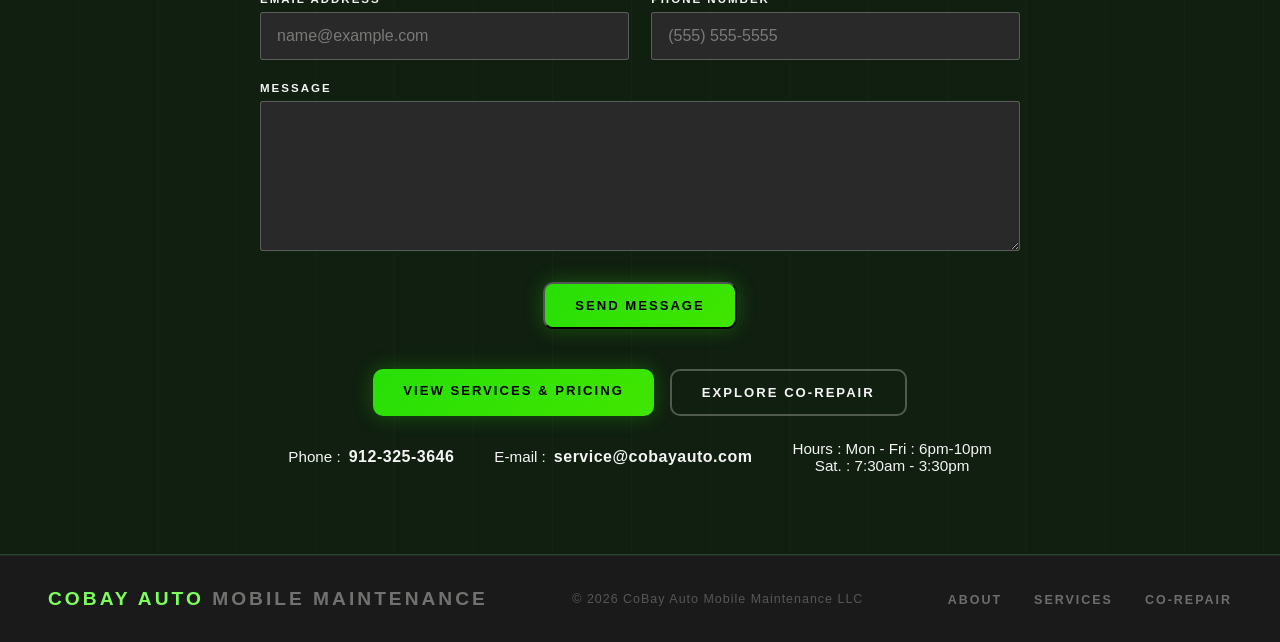
==== commit b90dd335: "Floating Repair assessment Added floating repair assessment form to each page." ====
--- a/index.html
+++ b/index.html
@@ -215,5 +215,28 @@
   </footer>
 
   <script src="js/main.js"></script>
+
+  <div class="urgency-widget" id="urgencyWidget">
+    <button class="urgency-toggle" id="urgencyToggle">
+      ⚠ Repair Check
+    </button>
+    <div class="urgency-panel">
+      <h3>Repair Urgency Meter</h3>
+      <p>Select any symptoms your vehicle has:</p>
+      <label><input type="checkbox" value="1"> Check engine light</label>
+      <label><input type="checkbox" value="3"> Overheating</label>
+      <label><input type="checkbox" value="3"> Grinding brakes</label>
+      <label><input type="checkbox" value="2"> Hard starting</label>
+      <label><input type="checkbox" value="3"> Fluid leak</label>
+      <label><input type="checkbox" value="2"> Battery dying</label>
+      <button id="calculateUrgency">
+        Check Vehicle Status
+      </button>
+      <div class="urgency-result" id="urgencyResult">
+        Select symptoms above
+      </div>
+    </div>
+  </div>
+
 </body>
 </html>
--- a/css/style.css
+++ b/css/style.css
@@ -142,6 +142,7 @@
   background: transparent;
   border: 2px solid rgba(245, 245, 240, 0.28);
   color: var(--white);
+  border-radius: 10px;
 }
 
 .btn-ghost:hover {
@@ -160,6 +161,7 @@
   box-shadow:
     0 0 20px rgba(57,255,20,.25);
   transition:all .3s ease;
+  border-radius: 10px;
 }
 
 .btn-primary:hover{
@@ -179,7 +181,7 @@
   backdrop-filter: blur(12px);
   background: rgba(18, 18, 18, .72);
   border: 1px solid rgba(57, 255, 20, .12);
-  border-radius: 20px;
+  border-radius: 10px;
   padding: 2.2rem;
   transition:
     transform .35s ease,
@@ -366,6 +368,7 @@
   border-top: 3px solid transparent;
   padding: 2rem;
   transition: border-color 0.25s, transform 0.25s;
+  border-radius: 10px;
 }
 
 .diag-card:hover {
@@ -508,6 +511,7 @@
   display: flex;
   flex-direction: column;
   gap: 0.45rem;
+  border-radius: 10px;
 }
 
 .form-group input,
@@ -823,7 +827,7 @@
   width:100%;
   aspect-ratio:3/4;
   overflow:hidden;
-  border-radius:18px;
+  border-radius:10px;
   border:
     1px solid rgba(57,255,20,.18);
   background:#111;
@@ -874,6 +878,7 @@
   gap: 1.5rem;
   margin-bottom: 2.5rem;
   padding: 1rem 1.8rem;
+  border-radius: 10px;
 }
 
 .rate-div {
@@ -940,7 +945,7 @@
   padding: 2.5rem 2rem;
   border-left: 
     4px solid var(--green);
-  border-radius: 18px;
+  border-radius: 10px;
   transition:
     transform .25s ease,
     border-color .25s ease,
@@ -957,7 +962,7 @@
 
 .step h3 {
   color: var(--white);
-  font-size: 0.95rem;
+  font-size: 1rem;
   font-weight: 700;
   letter-spacing: 1px;
   margin-bottom: 0.65rem;
@@ -974,7 +979,7 @@
 
 .step p {
   color: rgba(245, 245, 240, 0.58);
-  font-size: 0.88rem;
+  font-size: 1.25rem;
   line-height: 1.7;
 }
 
@@ -997,7 +1002,7 @@
   padding: 0;
   position: relative;
   overflow: hidden;
-  border-radius: 22px;
+  border-radius: 10px;
   transition: background .25s ease;
 }
 
@@ -1148,6 +1153,7 @@
   border: 1px solid rgba(74, 124, 89, 0.2);
   padding: 2.5rem;
   position: relative;
+  border-radius: 10px;
 }
 
 .topic-panel::before {
@@ -1838,4 +1844,132 @@
     backdrop-filter:blur(12px);
   }
 
+}
+
+/* ===== Repair Urgency Meter ===== */
+
+.urgency-widget {
+  position: fixed;
+  bottom: 24px;
+  right: 24px;
+  z-index: 9999;
+  font-family: inherit;
+}
+
+.urgency-toggle {
+  background: #39ff14;
+  color: #000;
+  border: none;
+  padding: 14px 18px;
+  border-radius: 14px;
+  font-weight: 700;
+  cursor: pointer;
+  box-shadow: 0 0 20px rgba(57,255,20,.35);
+  transition: .3s ease;
+}
+
+.urgency-toggle:hover {
+  transform: translateY(-2px);
+}
+
+.urgency-panel {
+  width: 320px;
+  background: rgba(12,12,12,.96);
+  border: 1px solid rgba(57,255,20,.25);
+  border-radius: 22px;
+  padding: 22px;
+  margin-top: 12px;
+  display: none;
+  backdrop-filter: blur(16px);
+  box-shadow: 0 0 40px rgba(0,0,0,.45);
+}
+
+.urgency-panel.active {
+  display: block;
+  animation: slideUp .25s ease;
+}
+
+@keyframes slideUp {
+  from {
+    opacity: 0;
+    transform: translateY(20px);
+  }
+
+  to {
+    opacity: 1;
+    transform: translateY(0);
+  }
+}
+
+.urgency-panel h3 {
+  color: #39ff14;
+  margin-bottom: 10px;
+}
+
+.urgency-panel p {
+  color: #ccc;
+  font-size: .95rem;
+  margin-bottom: 18px;
+}
+
+.urgency-panel label {
+  display: block;
+  color: #fff;
+  margin-bottom: 12px;
+  cursor: pointer;
+  font-size: .95rem;
+}
+
+.urgency-panel input {
+  margin-right: 8px;
+}
+
+#calculateUrgency {
+  width: 100%;
+  margin-top: 16px;
+  border: none;
+  background: #39ff14;
+  color: #000;
+  padding: 14px;
+  border-radius: 12px;
+  font-weight: 700;
+  cursor: pointer;
+}
+
+.urgency-result {
+  margin-top: 18px;
+  padding: 16px;
+  border-radius: 14px;
+  font-weight: 600;
+  text-align: center;
+  background: #111;
+  color: white;
+}
+
+.urgency-result.green {
+  background: rgba(0,255,120,.15);
+  color: #6dff9c;
+}
+
+.urgency-result.yellow {
+  background: rgba(255,200,0,.15);
+  color: #ffd54d;
+}
+
+.urgency-result.red {
+  background: rgba(255,60,60,.15);
+  color: #ff7b7b;
+}
+
+@media (max-width: 600px) {
+
+  .urgency-widget {
+    right: 14px;
+    bottom: 14px;
+  }
+
+  .urgency-panel {
+    width: 90vw;
+  }
+
 }
